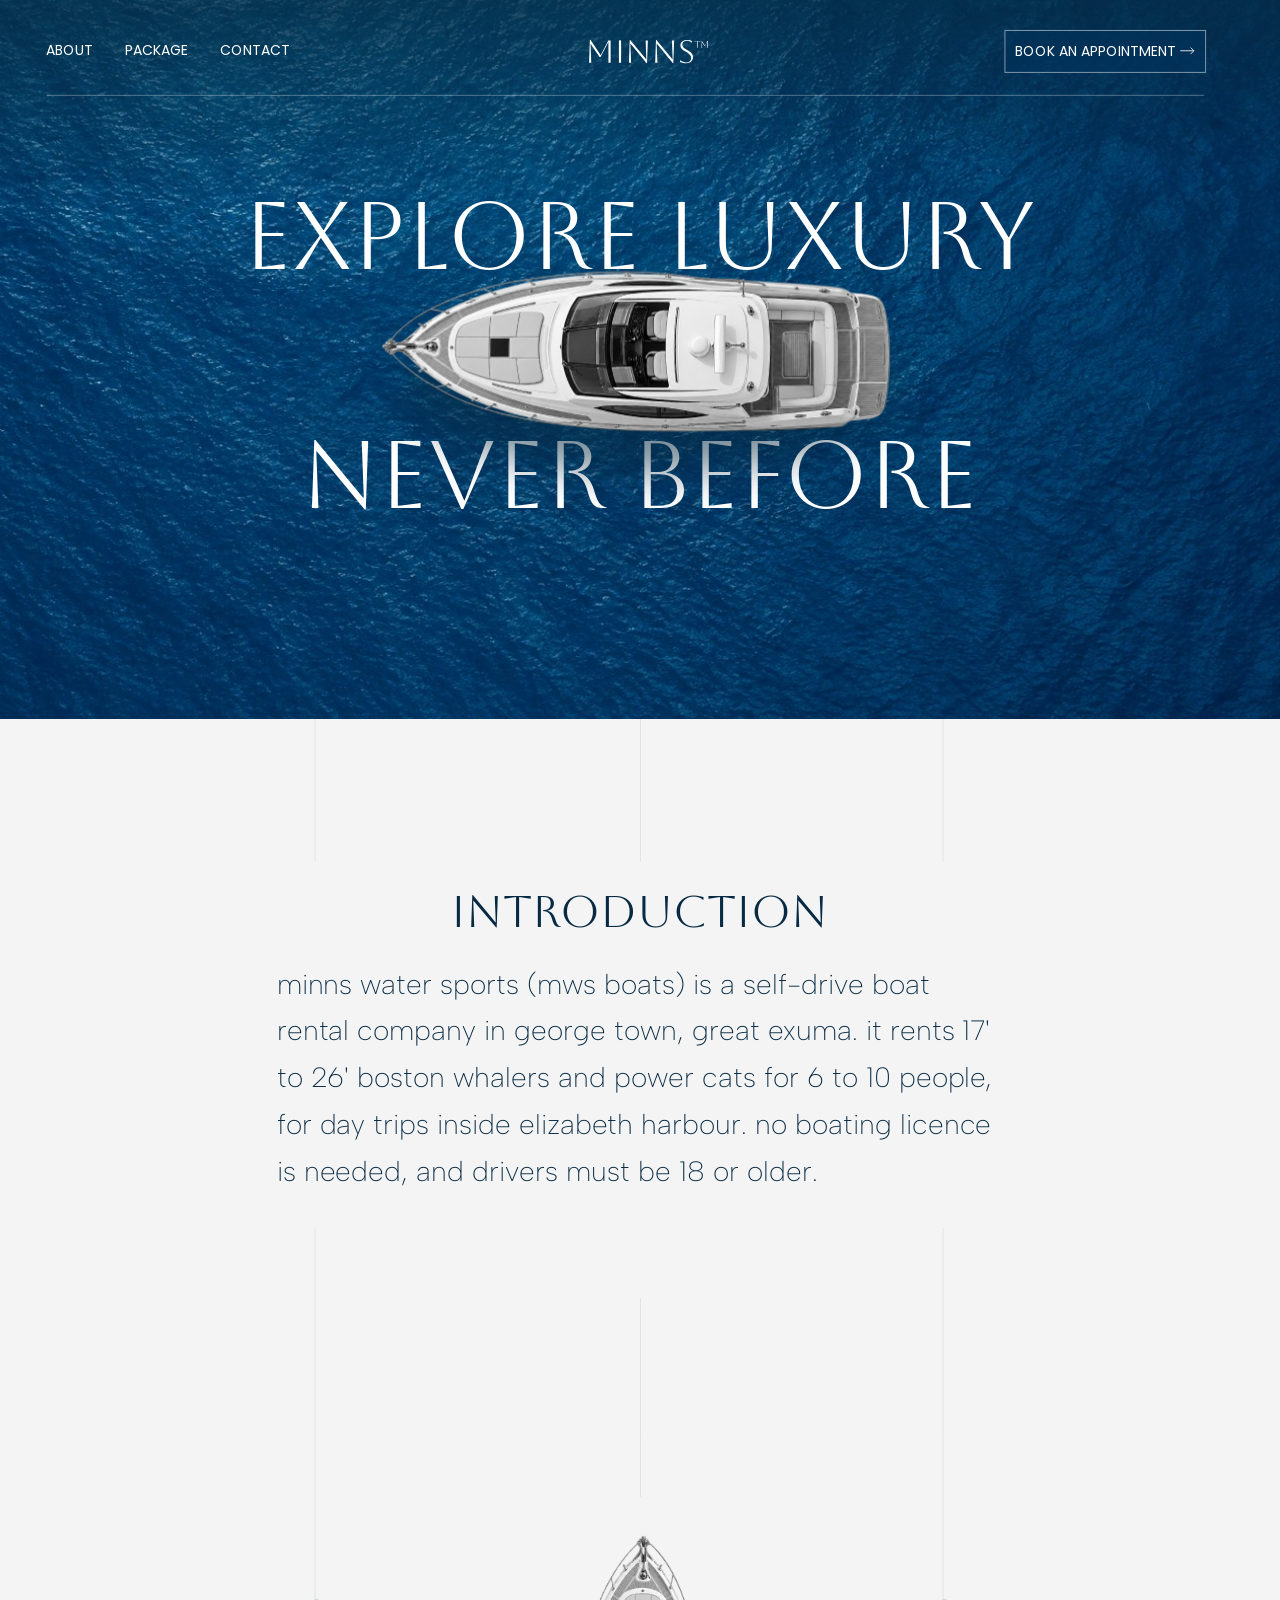
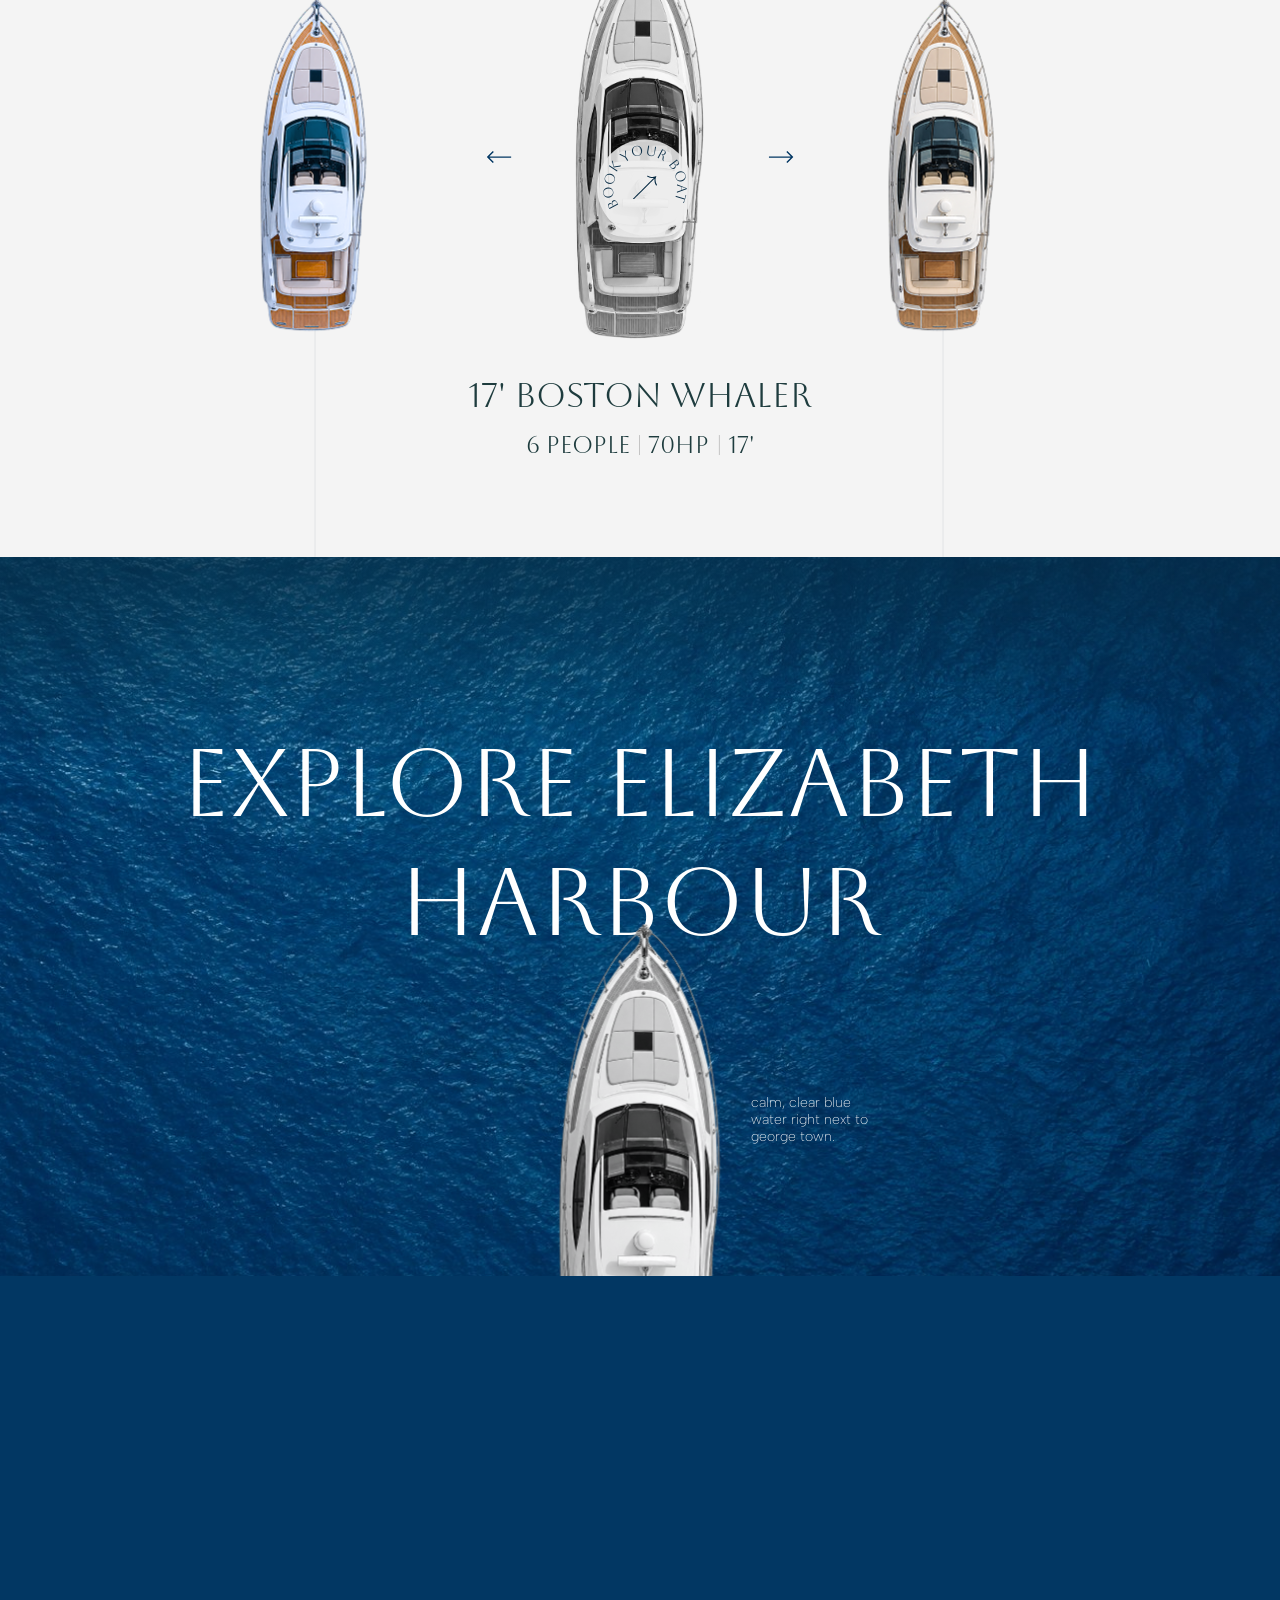
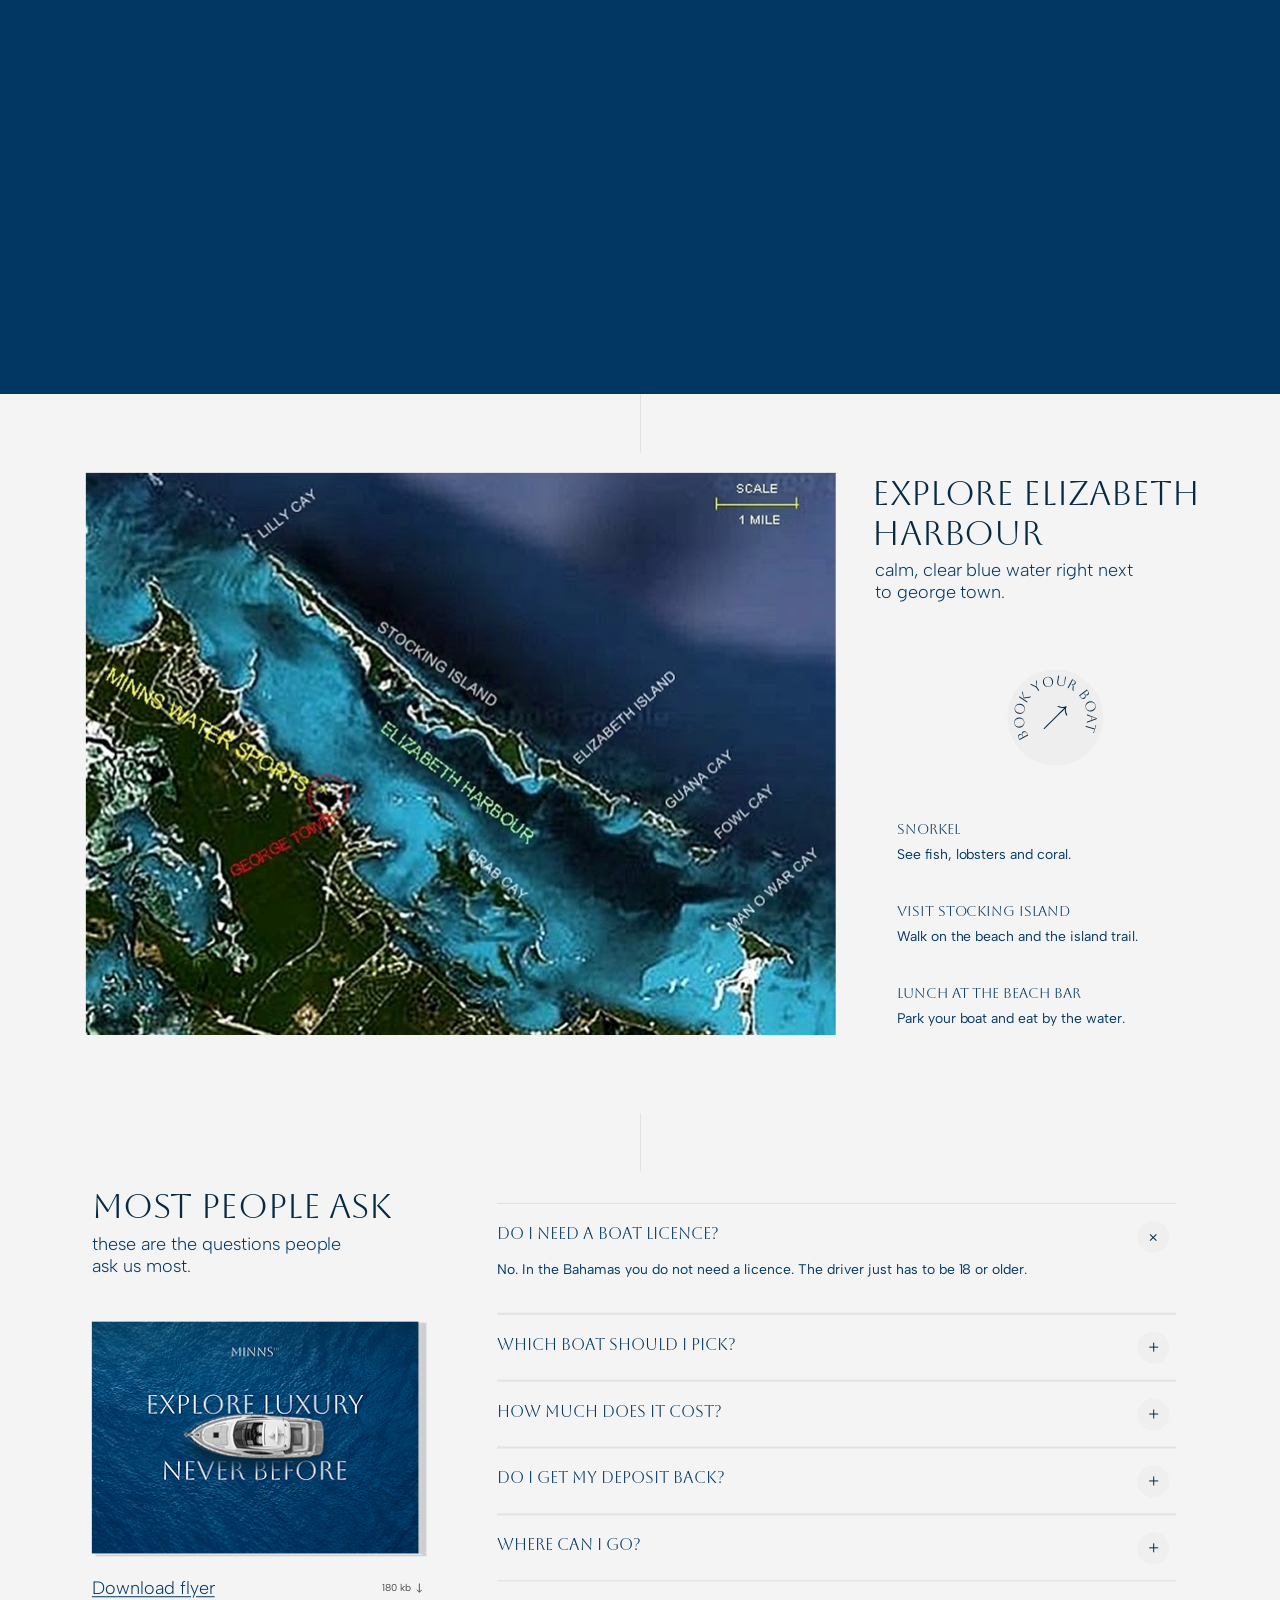
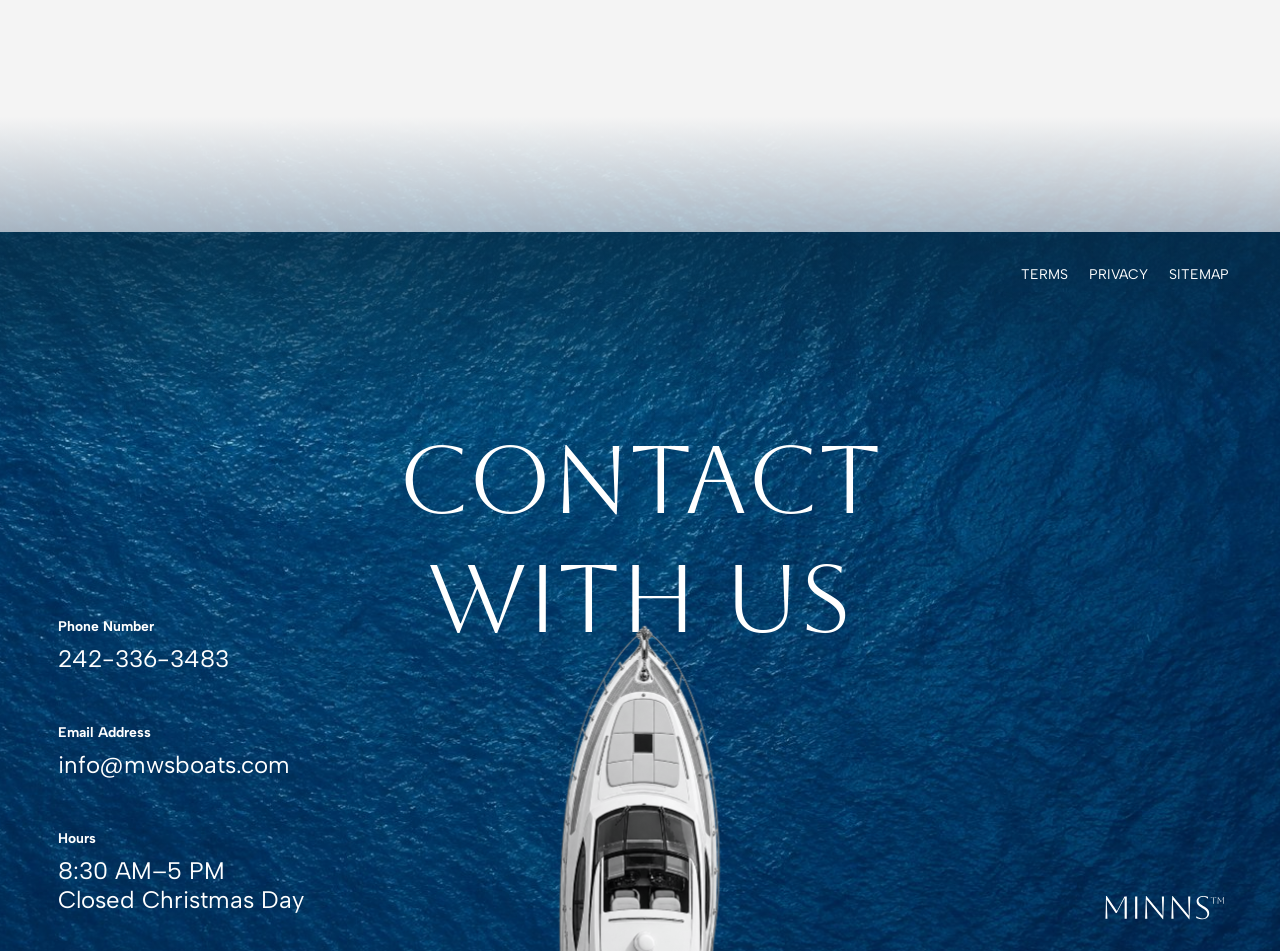
==== luxury/index.html @ d312c439 "Add luxury version built from the Figma design Co-Authored-By: Claude Opus 5.5 (1M context) <noreply" ====
<!doctype html>
<html lang="en">
<head>
<meta charset="utf-8">
<meta name="viewport" content="width=device-width, initial-scale=1">
<title>Minns Water Sports | Self-Drive Boat Rental in George Town, Exuma</title>
<meta name="description" content="Self-drive boat rental in George Town, Great Exuma, Bahamas. Boston Whalers and Power Cats from 17' to 26' for 6 to 10 people. No licence needed. Open daily 8:30 AM to 5 PM. Call 242-336-3483.">
<link rel="canonical" href="https://mwsboats.com/">
<meta property="og:type" content="website">
<meta property="og:title" content="Minns Water Sports | Explore Elizabeth Harbour">
<meta property="og:description" content="Rent your own Boston Whaler or Power Cat in George Town, Exuma. 6 to 10 people, no licence needed.">
<meta property="og:image" content="https://mwsboats.com/assets/img/flyer.png">
<meta name="theme-color" content="#023763">
<link rel="preconnect" href="https://fonts.googleapis.com">
<link rel="preconnect" href="https://fonts.gstatic.com" crossorigin>
<link href="https://fonts.googleapis.com/css2?family=Aboreto&family=Albert+Sans:wght@200;300;400;700&family=Poppins:wght@400&display=swap" rel="stylesheet">
<link rel="stylesheet" href="assets/css/style.css">
<script>
  (function () {
    var d = document.documentElement;
    d.classList.add('js');
    function fit() { d.style.setProperty('--s', d.clientWidth / 1282); }
    fit();
    window.addEventListener('resize', fit);
  })();
</script>
<script type="application/ld+json">
{
  "@context": "https://schema.org",
  "@type": "LocalBusiness",
  "name": "Minns Water Sports (MWS Boats)",
  "url": "https://mwsboats.com/",
  "telephone": "+1-242-336-3483",
  "email": "info@mwsboats.com",
  "description": "Self-drive boat rental company in George Town, Great Exuma, renting Boston Whalers and Power Cats (17 to 26 feet) for day use inside Elizabeth Harbour.",
  "address": {"@type": "PostalAddress", "addressLocality": "George Town", "addressRegion": "Exuma", "addressCountry": "BS"},
  "openingHoursSpecification": [{"@type": "OpeningHoursSpecification", "dayOfWeek": ["Monday","Tuesday","Wednesday","Thursday","Friday","Saturday","Sunday"], "opens": "08:30", "closes": "17:00"}],
  "areaServed": "Elizabeth Harbour, Exuma"
}
</script>
<script type="application/ld+json">
{
  "@context": "https://schema.org",
  "@type": "FAQPage",
  "mainEntity": [
    {"@type": "Question", "name": "Do I need a boat licence?", "acceptedAnswer": {"@type": "Answer", "text": "No. In the Bahamas you do not need a licence. The driver just has to be 18 or older."}},
    {"@type": "Question", "name": "Which boat should I pick?", "acceptedAnswer": {"@type": "Answer", "text": "Pick by how many people are coming: the 17' and 19' boats fit 6, the 20' fits 7, the 21' and 22' fit 8, and the 26' fits 10."}},
    {"@type": "Question", "name": "How much does it cost?", "acceptedAnswer": {"@type": "Answer", "text": "From $316 to $607 a day. Rent for more days and each day costs less. You also pay for the fuel you use, plus 12% VAT (no VAT on the deposit)."}},
    {"@type": "Question", "name": "Do I get my deposit back?", "acceptedAnswer": {"@type": "Answer", "text": "Yes. When you bring the boat back, we fill the tank, take the fuel cost from your deposit and give you the rest back."}},
    {"@type": "Question", "name": "Where can I go?", "acceptedAnswer": {"@type": "Answer", "text": "Anywhere inside Elizabeth Harbour, about 7 by 1.5 miles, from Lilly Cay to Man O War Cay. To go further, book a local charter."}}
  ]
}
</script>
</head>
<body class="is-intro">

<!-- Frame 0 + 1: intro card that opens into the hero -->
<header class="sec hero" id="top">
  <div class="stage">
    <div class="hero__water" aria-hidden="true"><img src="assets/img/water.jpg" alt=""></div>
    <nav class="hero__nav" aria-label="Main">
      <a href="#about">about</a>
      <a href="#package">package</a>
      <a href="#contact">contact</a>
    </nav>
    <a class="logo hero__logo" href="#top" aria-label="Minns Water Sports, home">
      <img class="logo__navy" src="assets/img/logo-navy.svg" width="119" height="24" alt="">
      <img class="logo__white" src="assets/img/logo-white.svg" width="119" height="24" alt="">
    </a>
    <a class="hero__cta" href="#contact">book an appointment <svg class="arr" viewBox="0 0 16 8" aria-hidden="true"><path d="M0 4h15M11.5 .5 15 4l-3.5 3.5"/></svg></a>
    <span class="hero__rule" aria-hidden="true"></span>
    <h1 class="hero__title"><span>Explore Luxury</span><span class="hero__gap" aria-hidden="true"></span><span>Never Before</span></h1>
    <span class="hero__shadow" aria-hidden="true"></span>
    <img class="hero__boat" src="assets/img/boat-top.png" width="530" height="165" alt="A white motor boat seen from above on blue water">
  </div>
</header>

<main>

<!-- Frame 2: introduction -->
<section class="sec intro" id="about" aria-labelledby="intro-title">
  <div class="stage">
    <span class="vl" style="left:315px;top:0;height:143px"></span>
    <span class="vl" style="left:315px;top:510px;height:210px"></span>
    <span class="vl" style="left:641px;top:0;height:143px"></span>
    <span class="vl" style="left:641px;top:580px;height:140px"></span>
    <span class="vl" style="left:944px;top:0;height:143px"></span>
    <span class="vl" style="left:944px;top:510px;height:210px"></span>
    <h2 class="intro__title reveal" id="intro-title">Introduction</h2>
    <p class="intro__text reveal">Minns Water Sports (MWS Boats) is a self-drive boat rental company in George Town, Great Exuma. It rents 17' to 26' Boston Whalers and Power Cats for 6 to 10 people, for day trips inside Elizabeth Harbour. No boating licence is needed, and drivers must be 18 or older.</p>
  </div>
</section>

<!-- Frame 3: boats -->
<section class="sec boats" id="package" aria-labelledby="boat-name">
  <div class="stage">
    <span class="vl" style="left:315px;top:0;height:720px"></span>
    <span class="vl" style="left:641px;top:0;height:59px"></span>
    <span class="vl" style="left:944px;top:0;height:720px"></span>
    <img class="boats__side boats__side--l" src="assets/img/boat-wood-a.png" width="108" height="346" alt="">
    <img class="boats__side boats__side--r" src="assets/img/boat-wood-b.png" width="108" height="346" alt="">
    <img class="boats__main" src="assets/img/boat-top.png" width="530" height="165" alt="">
    <div class="boats__arrows">
      <button type="button" class="boats__btn" data-dir="-1" aria-label="Previous boat"><svg class="arr arr--l" viewBox="0 0 16 8" aria-hidden="true"><path d="M0 4h15M11.5 .5 15 4l-3.5 3.5"/></svg></button>
      <button type="button" class="boats__btn" data-dir="1" aria-label="Next boat"><svg class="arr" viewBox="0 0 16 8" aria-hidden="true"><path d="M0 4h15M11.5 .5 15 4l-3.5 3.5"/></svg></button>
    </div>
    <a class="badge boats__badge" href="#contact" aria-label="Book your boat">
      <svg viewBox="0 0 96 96" aria-hidden="true"><path id="bb-arc-1" d="M 22.1 66.8 A 32 32 0 1 1 75.7 64" fill="none"/><text><textPath href="#bb-arc-1" startOffset="0" textLength="134" lengthAdjust="spacing">BOOK YOUR BOAT</textPath></text></svg>
      <img src="assets/img/arrow.svg" width="25" height="24" alt="">
    </a>
    <h2 class="boats__name" id="boat-name" aria-live="polite">17' Boston Whaler</h2>
    <p class="boats__specs"><span data-spec="people">6 people</span><i></i><span data-spec="power">70hp</span><i></i><span data-spec="length">17'</span></p>
  </div>
</section>

<!-- Frames 4 + 5: harbour, boat sails up as you scroll -->
<section class="sec harbour" aria-labelledby="harbour-title">
  <div class="harbour__pin">
    <div class="stage">
      <div class="water" aria-hidden="true"><img src="assets/img/water.jpg" alt=""></div>
      <span class="harbour__fade" aria-hidden="true"></span>
      <h2 class="harbour__title" id="harbour-title">Explore Elizabeth<br>Harbour</h2>
      <img class="harbour__boat" src="assets/img/boat-top.png" width="530" height="165" alt="">
      <p class="harbour__note">Calm, clear blue water right next to George Town.</p>
    </div>
  </div>
</section>

<!-- Frame 6: map -->
<section class="sec map" aria-labelledby="map-title">
  <div class="stage">
    <span class="vl" style="left:641px;top:0;height:59px"></span>
    <img class="map__img reveal" src="assets/img/harbour-map.png" width="751" height="563" loading="lazy" alt="Map of Elizabeth Harbour showing Minns Water Sports in George Town, Stocking Island, Lilly Cay, Crab Cay and Man O War Cay. Scale: 1 mile">
    <h2 class="map__title" id="map-title">Explore Elizabeth<br>Harbour</h2>
    <p class="map__sub">Calm, clear blue water right next to George Town.</p>
    <a class="badge map__badge" href="#contact" aria-label="Book your boat">
      <svg viewBox="0 0 96 96" aria-hidden="true"><path id="bb-arc-2" d="M 22.1 66.8 A 32 32 0 1 1 75.7 64" fill="none"/><text><textPath href="#bb-arc-2" startOffset="0" textLength="134" lengthAdjust="spacing">BOOK YOUR BOAT</textPath></text></svg>
      <img src="assets/img/arrow.svg" width="25" height="24" alt="">
    </a>
    <ul class="map__list">
      <li><h3>Snorkel</h3><p>See fish, lobsters and coral.</p></li>
      <li><h3>Visit Stocking Island</h3><p>Walk on the beach and the island trail.</p></li>
      <li><h3>Lunch at the beach bar</h3><p>Park your boat and eat by the water.</p></li>
    </ul>
  </div>
</section>

<!-- Frame 7: FAQ -->
<section class="sec faq" id="faq" aria-labelledby="faq-title">
  <div class="stage">
    <div class="water faq__water" aria-hidden="true"><img src="assets/img/water.jpg" alt=""></div>
    <span class="vl" style="left:641px;top:0;height:59px"></span>
    <div class="faq__row">
      <div class="faq__aside">
        <div class="faq__head">
          <h2 id="faq-title">Most people ask</h2>
          <p>These are the questions people ask us most.</p>
        </div>
        <div class="faq__flyer">
          <img src="assets/img/flyer.png" width="336" height="236" loading="lazy" alt="Minns flyer: Explore Luxury Never Before">
          <div class="faq__dl">
            <a href="assets/img/flyer.png" download="minns-flyer.png">Download flyer</a>
            <span>180 kb <img src="assets/img/down.svg" width="6" height="10" alt=""></span>
          </div>
        </div>
      </div>
      <div class="faq__list">
        <details open>
          <summary>Do I need a boat licence?<span class="faq__icon" aria-hidden="true"></span></summary>
          <p>No. In the Bahamas you do not need a licence. The driver just has to be 18 or older.</p>
        </details>
        <details>
          <summary>Which boat should I pick?<span class="faq__icon" aria-hidden="true"></span></summary>
          <p>Pick by how many people are coming: the 17' and 19' boats fit 6, the 20' fits 7, the 21' and 22' fit 8, and the 26' fits 10.</p>
        </details>
        <details>
          <summary>How much does it cost?<span class="faq__icon" aria-hidden="true"></span></summary>
          <p>From $316 to $607 a day. Rent for more days and each day costs less. You also pay for the fuel you use, plus 12% VAT (no VAT on the deposit).</p>
        </details>
        <details>
          <summary>Do I get my deposit back?<span class="faq__icon" aria-hidden="true"></span></summary>
          <p>Yes. When you bring the boat back, we fill the tank, take the fuel cost from your deposit and give you the rest back.</p>
        </details>
        <details>
          <summary>Where can I go?<span class="faq__icon" aria-hidden="true"></span></summary>
          <p>Anywhere inside Elizabeth Harbour, about 7 by 1.5 miles, from Lilly Cay to Man O War Cay. To go further, book a local charter.</p>
        </details>
      </div>
    </div>
  </div>
</section>

</main>

<!-- Frame 8: contact + footer -->
<footer class="sec contact" id="contact" aria-labelledby="contact-title">
  <div class="stage">
    <div class="water" aria-hidden="true"><img src="assets/img/water.jpg" alt=""></div>
    <nav class="contact__links" aria-label="Legal">
      <a href="#contact">Terms</a>
      <a href="#contact">Privacy</a>
      <a href="sitemap.xml">Sitemap</a>
    </nav>
    <h2 class="contact__title" id="contact-title">Contact<br>with us</h2>
    <img class="contact__boat" src="assets/img/boat-top.png" width="530" height="165" alt="">
    <dl class="contact__info">
      <div><dt>Phone Number</dt><dd><a href="tel:+12423363483">242-336-3483</a></dd></div>
      <div><dt>Email Address</dt><dd><a href="mailto:info@mwsboats.com">info@mwsboats.com</a></dd></div>
      <div><dt>Hours</dt><dd>8:30 AM–5 PM<br>Closed Christmas Day</dd></div>
    </dl>
    <a class="logo contact__logo" href="#top" aria-label="Back to top">
      <img src="assets/img/logo-white.svg" width="119" height="24" alt="">
    </a>
  </div>
</footer>

<script src="assets/js/main.js"></script>
</body>
</html>
---- luxury/assets/css/style.css ----
/* Minns luxury: built from Figma frames (1282 x 720). Desktop scales the frame
   to the window width with --s; phones get a stacked layout at the bottom. */

:root {
  --s: 1;
  --p: 0;
  --navy: #062a43;
  --blue: #023763;
  --teal-ink: #1e3c3e;
  --paper: #f4f4f4;
  --line: rgba(6, 42, 67, 0.08);
  --serif: "Aboreto", "Times New Roman", serif;
  --sans: "Albert Sans", system-ui, sans-serif;
  --ui: "Poppins", system-ui, sans-serif;
  --ease: cubic-bezier(0.65, 0, 0.35, 1);
}

*, *::before, *::after { box-sizing: border-box; }
html { scroll-behavior: smooth; -webkit-text-size-adjust: 100%; }
body { margin: 0; background: var(--paper); color: var(--navy); font-family: var(--sans); overflow-x: hidden; }
img { display: block; max-width: none; }
a { color: inherit; text-decoration: none; }
h1, h2, h3, p, ul, dl, dd { margin: 0; padding: 0; font-weight: 400; }
ul { list-style: none; }
button { font: inherit; color: inherit; background: none; border: 0; padding: 0; cursor: pointer; }
:focus-visible { outline: 2px solid #7fb4e0; outline-offset: 3px; }

/* ---------- frame scaffold ---------- */
.sec { position: relative; height: calc(720px * var(--s)); overflow: hidden; background: var(--paper); }
.stage { position: absolute; left: 0; top: 0; width: 1282px; height: 720px; transform: scale(var(--s)); transform-origin: 0 0; }
.stage > * { position: absolute; }
.vl { width: 1px; background: var(--line); }
.arr { display: inline-block; width: 1.05em; height: 0.55em; vertical-align: 0.12em; fill: none; stroke: currentColor; stroke-width: 0.9; }
.arr--l { transform: rotate(180deg); }

.water { inset: -5.5px -8px; }
.water img, .hero__water img { width: 100%; height: 100%; object-fit: cover; }
.water::after, .hero__water::after { content: ""; position: absolute; inset: 0; background: linear-gradient(178.2deg, rgba(6, 42, 67, 0.5) 3.41%, rgba(6, 42, 67, 0) 28.18%); }

.logo { display: block; width: 119px; height: 24px; }
.logo img { position: absolute; inset: 0; transition: opacity 0.9s var(--ease); }

.badge { width: 96px; height: 96px; border-radius: 50%; background: #eee; transition: transform 0.4s var(--ease); }
.badge:hover { transform: scale(1.06); }
.badge svg { position: absolute; inset: 0; width: 96px; height: 96px; overflow: visible; }
.badge text { font-family: var(--serif); font-size: 14px; fill: var(--navy); }
.badge img { position: absolute; left: 36px; top: 36px; }

/* ---------- 0 + 1: hero ---------- */
.hero { background: var(--paper); }
.hero__water { inset: -5.5px -8px; clip-path: inset(0); transition: clip-path 1.4s var(--ease); }
.hero__nav { left: 46px; top: 40px; display: flex; gap: 32px; font: 14px/normal var(--ui); text-transform: uppercase; color: #fff; }
.hero__logo { left: 589.7px; top: 39.8px; }
.hero__cta { left: 1006px; top: 30px; padding: 10px; border: 1px solid rgba(255, 255, 255, 0.5); background: rgba(0, 50, 93, 0.6); font: 14px/normal var(--ui); text-transform: uppercase; color: #fff; white-space: nowrap; transition: background 0.3s, opacity 1s var(--ease) 0.5s; }
.hero__cta:hover { background: rgba(0, 50, 93, 0.9); }
.hero__rule { left: 47px; top: 95px; width: 1159px; height: 1px; background: rgba(255, 255, 255, 0.3); transform-origin: 50% 50%; }
.hero__title { left: 231px; top: 176px; width: 819px; font: 95px/120px var(--serif); text-align: center; color: #fff; }
.hero__title span { display: block; }
.hero__gap { height: 120px; }
.hero__shadow { left: 405px; top: 301px; width: 490px; height: 172px; border-radius: 50%; background: rgba(6, 42, 67, 0.55); filter: blur(20px); }
.hero__boat { left: 376px; top: 269px; width: 530px; height: 165px; }
.hero__nav a, .contact__links a { transition: opacity 0.2s; }
.hero__nav a:hover, .contact__links a:hover { opacity: 0.7; }

.hero__nav, .hero__cta, .hero__title, .logo__white { transition: opacity 1s var(--ease) 0.5s; }
.hero__rule { transition: transform 1.2s var(--ease) 0.5s, opacity 1s 0.5s; }
.logo__navy { opacity: 0; }
.js .is-intro .hero__water { clip-path: inset(239.5px 426px 240.5px 426px); }
.js .is-intro .hero__nav, .js .is-intro .hero__cta, .js .is-intro .hero__title, .js .is-intro .logo__white { opacity: 0; transition-delay: 0s; }
.js .is-intro .hero__rule { transform: scaleX(0); opacity: 0; transition-delay: 0s; }
.js .is-intro .logo__navy { opacity: 1; }

/* ---------- 2: introduction ---------- */
.intro__title { left: 452px; top: 166px; font: 45px/normal var(--serif); color: var(--navy); white-space: nowrap; }
.intro__text { left: 277px; top: 242px; width: 727px; font: 200 28px/47px var(--sans); text-transform: lowercase; color: var(--navy); }

/* ---------- 3: boats ---------- */
.boats__main { left: 376px; top: 219.5px; width: 530px; height: 165px; transform: rotate(90deg) scale(0.7925); }
.boats__side { top: 157px; width: 107.5px; height: 346px; transition: transform 0.6s var(--ease), opacity 0.6s; }
.boats__side--l { left: 260.25px; }
.boats__side--r { left: 889.25px; }
.boats__main { transition: transform 0.6s var(--ease), opacity 0.6s; }
.boats__arrows { left: 487px; top: 302px; width: 308px; display: flex; justify-content: space-between; }
.boats__btn { display: flex; align-items: center; height: 36px; font: 24px/normal var(--ui); color: var(--blue); padding: 0 4px; margin: 0 -4px; transition: transform 0.25s; }
.boats__btn:hover { transform: translateX(calc(var(--d, 1) * 4px)); }
.boats__btn[data-dir="-1"] { --d: -1; }
.boats__badge { left: 598px; top: 302px; background: rgba(238, 238, 238, 0.86); }
.boats__name { left: 0; width: 1282px; top: 538px; font: 34px/normal var(--serif); color: var(--teal-ink); text-align: center; white-space: nowrap; }
.boats__specs { left: 0; width: 1282px; top: 594px; display: flex; justify-content: center; align-items: center; gap: 9px; font: 24px/normal var(--serif); color: var(--teal-ink); white-space: nowrap; }
.boats__specs i { width: 1px; height: 20px; background: #c4c4c4; }
.boats__name, .boats__specs { transition: opacity 0.3s; }
.boats.is-swapping .boats__name, .boats.is-swapping .boats__specs { opacity: 0; }
.boats.is-swapping .boats__main { opacity: 0; transform: rotate(90deg) scale(0.7925) translateX(calc(var(--dir) * -30px)); }
.boats.is-swapping .boats__side { opacity: 0; transform: translateY(calc(var(--dir) * 20px)); }

/* ---------- 4 + 5: harbour (pinned while the boat sails up) ---------- */
.harbour { height: calc(720px * var(--s) * 2); overflow: visible; background: var(--blue); }
.harbour__pin { position: sticky; top: 0; height: calc(720px * var(--s)); overflow: hidden; }
.harbour .water::after { opacity: calc(1 - var(--p)); }
.harbour__fade { inset: -5.5px -8px; background: linear-gradient(180deg, rgba(244, 244, 244, 0) 23.87%, var(--paper) 95.9%); opacity: var(--p); }
.harbour__title { left: 0; width: 1282px; top: calc(166px - 347px * var(--p)); font: 95px/120px var(--serif); color: #fff; text-align: center; white-space: nowrap; }
.harbour__boat { left: 376px; width: 530px; height: 165px; top: calc(542.5px - 736px * var(--p)); transform: rotate(90deg); }
.harbour__note { left: 752px; top: 538px; width: 123px; font: 200 14px/normal var(--sans); text-transform: lowercase; color: #fff; opacity: calc(1 - var(--p) * 3); }

/* ---------- 6: map ---------- */
.map__img { left: 86px; top: 79px; width: 751px; height: 563px; object-fit: cover; }
.map__title { left: 873px; top: 79px; font: 34px/normal var(--serif); color: var(--navy); white-space: nowrap; }
.map__sub { left: 876px; top: 165px; width: 268px; font: 300 18px/normal var(--sans); text-transform: lowercase; color: var(--blue); }
.map__badge { left: 1009px; top: 276px; }
.map__list { left: 898px; top: 428px; width: 318px; display: flex; flex-direction: column; gap: 40px; font-size: 14px; line-height: normal; color: var(--blue); }
.map__list li { display: flex; flex-direction: column; gap: 9px; }
.map__list h3 { font: 14px/normal var(--serif); }
.map__list p { font: 400 14px/normal var(--sans); }

/* ---------- 7: FAQ ---------- */
.faq__water { inset: -5.5px -8px; }
.faq__water::after { background: linear-gradient(180deg, var(--paper) 83.38%, rgba(244, 244, 244, 0) 132.83%); }
.faq__row { left: 92px; top: 73px; display: flex; gap: 75px; align-items: center; }
.faq__aside { width: 331px; display: flex; flex-direction: column; gap: 45px; }
.faq__head { width: 304px; display: flex; flex-direction: column; gap: 7px; }
.faq__head h2 { font: 34px/normal var(--serif); color: var(--navy); }
.faq__head p { width: 268px; font: 300 18px/normal var(--sans); text-transform: lowercase; color: var(--blue); }
.faq__flyer { display: flex; flex-direction: column; gap: 22px; }
.faq__flyer > img { width: 331px; height: auto; aspect-ratio: 842 / 595; object-fit: cover; box-shadow: 4px 1px 1px rgba(188, 188, 188, 0.65); }
.faq__dl { display: flex; justify-content: space-between; align-items: center; }
.faq__dl a { font: 300 18px/normal var(--sans); color: var(--blue); text-decoration: underline; text-underline-position: from-font; }
.faq__dl span { display: flex; align-items: center; gap: 5px; font: 400 10px/normal var(--sans); color: #474747; }
.faq__list { width: 680px; padding-top: 0; }
.faq__list details { border-top: 1.111px solid #dfdfdf; border-bottom: 1.111px solid #dfdfdf; }
.faq__list summary { position: relative; display: block; min-height: 65px; padding: 20px 48px 20px 0; font: 16px/normal var(--serif); color: var(--blue); cursor: pointer; list-style: none; }
.faq__list summary::-webkit-details-marker { display: none; }
.faq__icon { position: absolute; right: 7px; top: 16.5px; width: 32px; height: 32px; border-radius: 16px; background: #efefef; transition: transform 0.35s var(--ease); }
.faq__icon::before, .faq__icon::after { content: ""; position: absolute; left: 11.5px; top: 15.5px; width: 9px; height: 1px; background: var(--navy); }
.faq__icon::after { transform: rotate(90deg); }
.faq__list details[open] .faq__icon { transform: rotate(45deg); }
.faq__list details p { margin-top: -8px; padding: 0 48px 35px 0; font: 400 14px/normal var(--sans); color: var(--blue); }

/* ---------- 8: contact ---------- */
.contact { background: var(--blue); }
.contact__links { left: 1023px; top: 34px; display: flex; gap: 21px; font: 400 14px/normal var(--sans); color: #fff; text-transform: uppercase; }
.contact__title { left: 356.5px; top: 188px; width: 568px; font: 95px/120px var(--serif); color: #fff; text-align: center; }
.contact__boat { left: 375.5px; top: 569.5px; width: 530px; height: 165px; transform: rotate(90deg); }
.contact__info { left: 58px; top: 387px; width: 318px; display: flex; flex-direction: column; gap: 51px; color: #fff; }
.contact__info div { display: flex; flex-direction: column; gap: 9px; }
.contact__info dt { font: 700 14px/normal var(--sans); }
.contact__info dd { font: 400 24px/normal var(--sans); }
.contact__info a:hover { text-decoration: underline; }
.contact__logo { left: 1106.6px; top: 664.5px; }

/* ---------- scroll reveal ---------- */
.js .reveal { opacity: 0; translate: 0 24px; transition: opacity 0.9s var(--ease), translate 0.9s var(--ease); }
.js .reveal.is-in { opacity: 1; translate: 0 0; }

@media (prefers-reduced-motion: reduce) {
  html { scroll-behavior: auto; }
  *, *::before, *::after { transition: none !important; }
  .js .reveal { opacity: 1; translate: none; }
}

/* ---------- phones and small tablets ---------- */
@media (max-width: 820px) {
  .sec, .harbour { height: auto; overflow: hidden; }
  .stage { position: relative; width: auto; height: auto; transform: none; padding: 0 16px; }
  .stage > * { position: relative; left: auto !important; top: auto !important; }
  .vl, .hero__rule, .hero__shadow, .boats__side { display: none; }
  .water, .hero__water, .harbour__fade { position: absolute !important; inset: 0 !important; }

  .hero .stage { min-height: 100svh; display: flex; flex-direction: column; align-items: center; padding: 20px 16px 48px; }
  .hero__nav { order: 2; gap: 20px; font-size: 12px; margin-top: 18px; }
  .hero__logo { order: 1; }
  .hero__title { order: 3; width: 100%; margin-top: 18svh; font-size: 40px; line-height: 48px; }
  .hero__gap { height: 120px; }
  .hero__boat { position: absolute !important; left: 50% !important; top: calc(20px + 24px + 18px + 17px + 18svh + 48px + 13px) !important; width: 300px; height: auto; transform: translateX(-50%); }
  .hero__cta { order: 4; margin-top: auto; }
  .js .is-intro .hero__water { clip-path: inset(36% 12%); }

  .intro .stage { padding: 72px 16px; }
  .intro__title { font-size: 34px; }
  .intro__text { width: auto; margin-top: 20px; font-size: 20px; line-height: 34px; }

  .boats .stage { display: grid; justify-items: center; padding: 64px 16px; }
  .boats__main { width: 360px; height: 112px; margin: 124px 0; transform: rotate(90deg); }
  .boats.is-swapping .boats__main { transform: rotate(90deg) translateX(calc(var(--dir) * -30px)); }
  .boats__arrows { position: absolute !important; top: 250px !important; left: 16px !important; right: 16px; width: auto; }
  .boats__badge { position: absolute !important; left: calc(50% - 48px) !important; top: 200px !important; }
  .boats__name { width: auto; font-size: 28px; white-space: normal; }
  .boats__specs { width: auto; margin-top: 12px; font-size: 18px; }

  .harbour .stage { min-height: 560px; padding: 80px 16px 0; text-align: center; }
  .harbour__pin { position: relative; height: auto; }
  .harbour__title { width: auto; font-size: 40px; line-height: 52px; white-space: normal; }
  .harbour__boat { width: 300px; height: auto; margin: 150px auto -60px; transform: rotate(90deg); }
  .harbour__note { position: absolute !important; left: 50% !important; top: 330px !important; margin-left: 66px; width: 110px; text-align: left; opacity: 1; }
  .harbour .water::after { opacity: 1; }
  .harbour__fade { opacity: 0; }

  .map .stage { display: flex; flex-direction: column; padding: 64px 16px; }
  .map__img { order: 5; width: 100%; height: auto; margin-top: 32px; }
  .map__title { white-space: normal; font-size: 30px; }
  .map__sub { width: auto; margin-top: 8px; }
  .map__badge { align-self: flex-end; margin-top: 16px; }
  .map__list { width: auto; margin-top: 32px; gap: 24px; }

  .faq .stage { padding: 64px 16px 120px; }
  .faq__row { flex-direction: column; gap: 40px; }
  .faq__aside, .faq__list, .faq__head { width: 100%; }
  .faq__flyer > img { width: 100%; }
  .faq__list summary { padding-right: 52px; }
  .faq__list details p { height: auto; margin-top: 0; padding-bottom: 20px; }

  .contact .stage { padding: 32px 16px 40px; display: flex; flex-direction: column; }
  .contact__links { order: 1; align-self: flex-end; gap: 16px; font-size: 12px; }
  .contact__title { order: 2; width: auto; margin-top: 56px; font-size: 48px; line-height: 60px; }
  .contact__info { order: 3; width: auto; margin-top: 40px; gap: 28px; }
  .contact__info dd { font-size: 20px; }
  .contact__boat { order: 4; width: 260px; height: auto; margin: 170px auto 120px; }
  .contact__logo { order: 5; align-self: flex-end; }
}
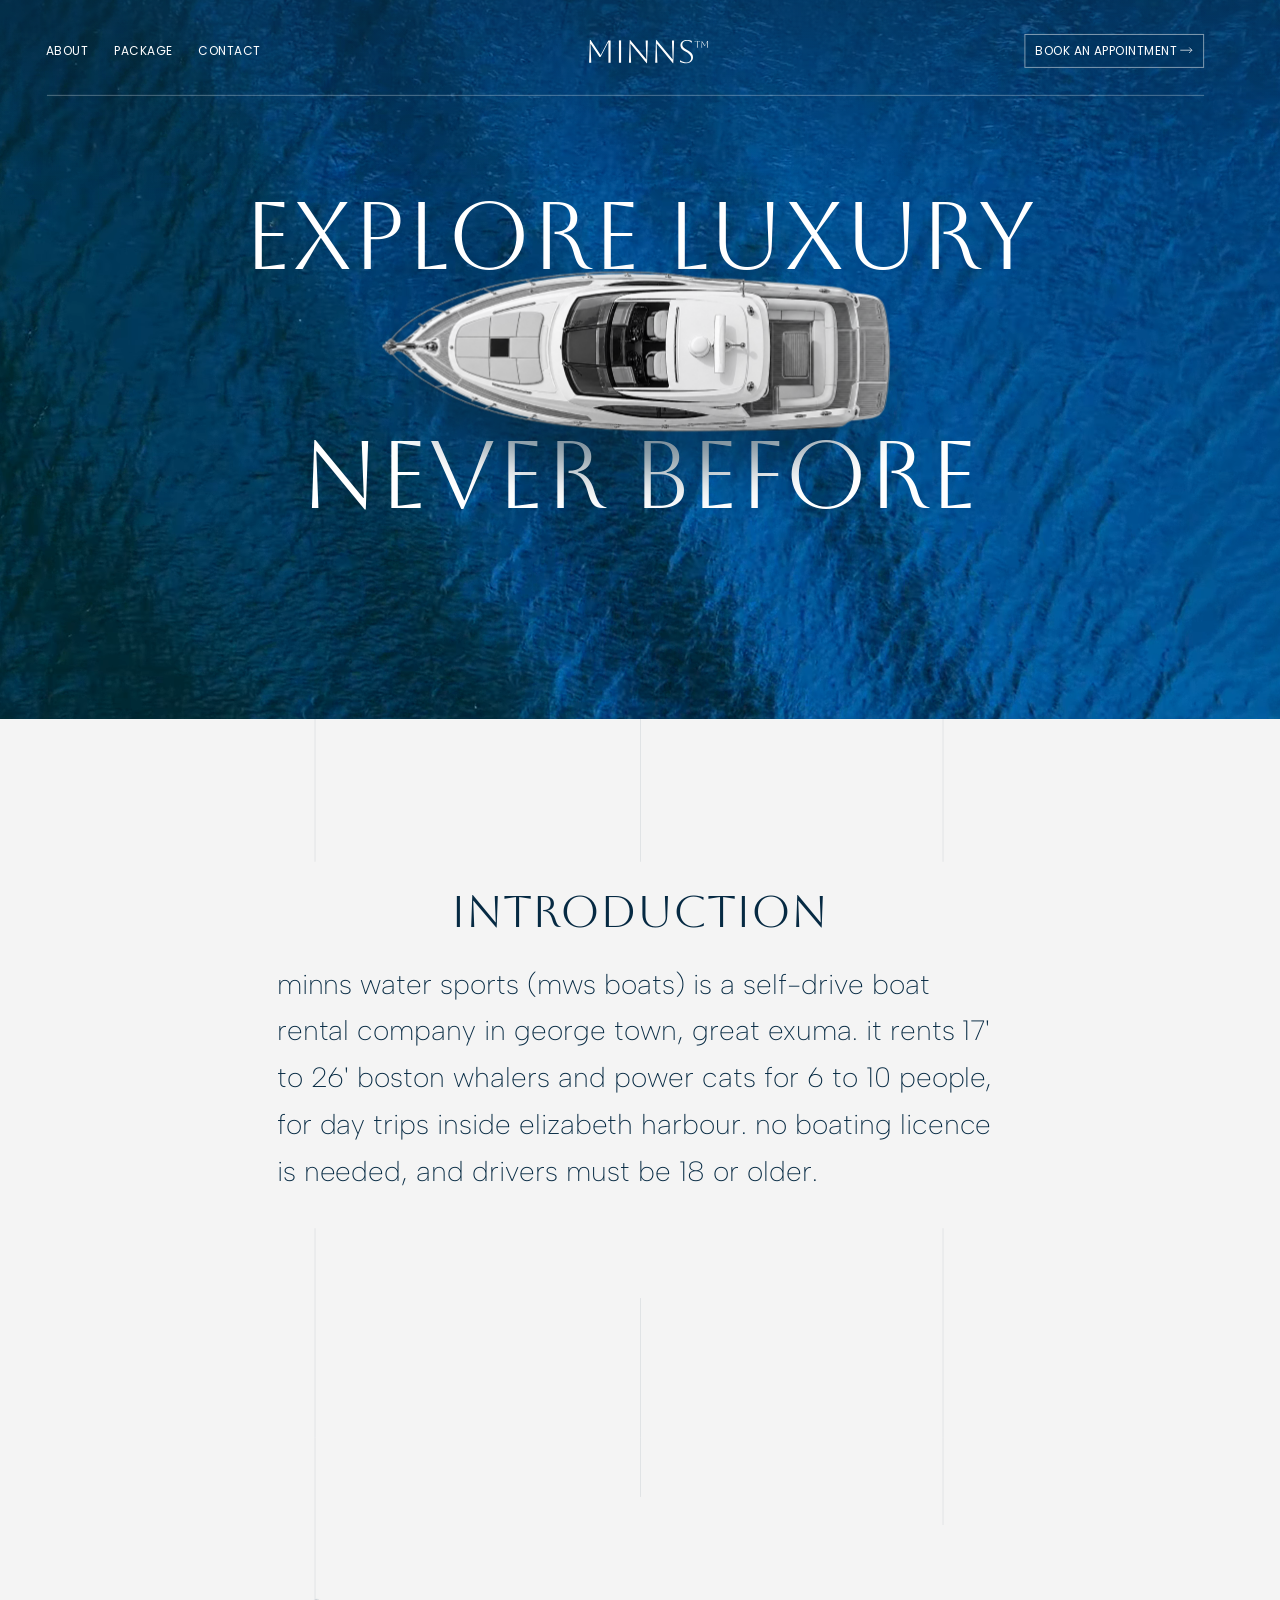
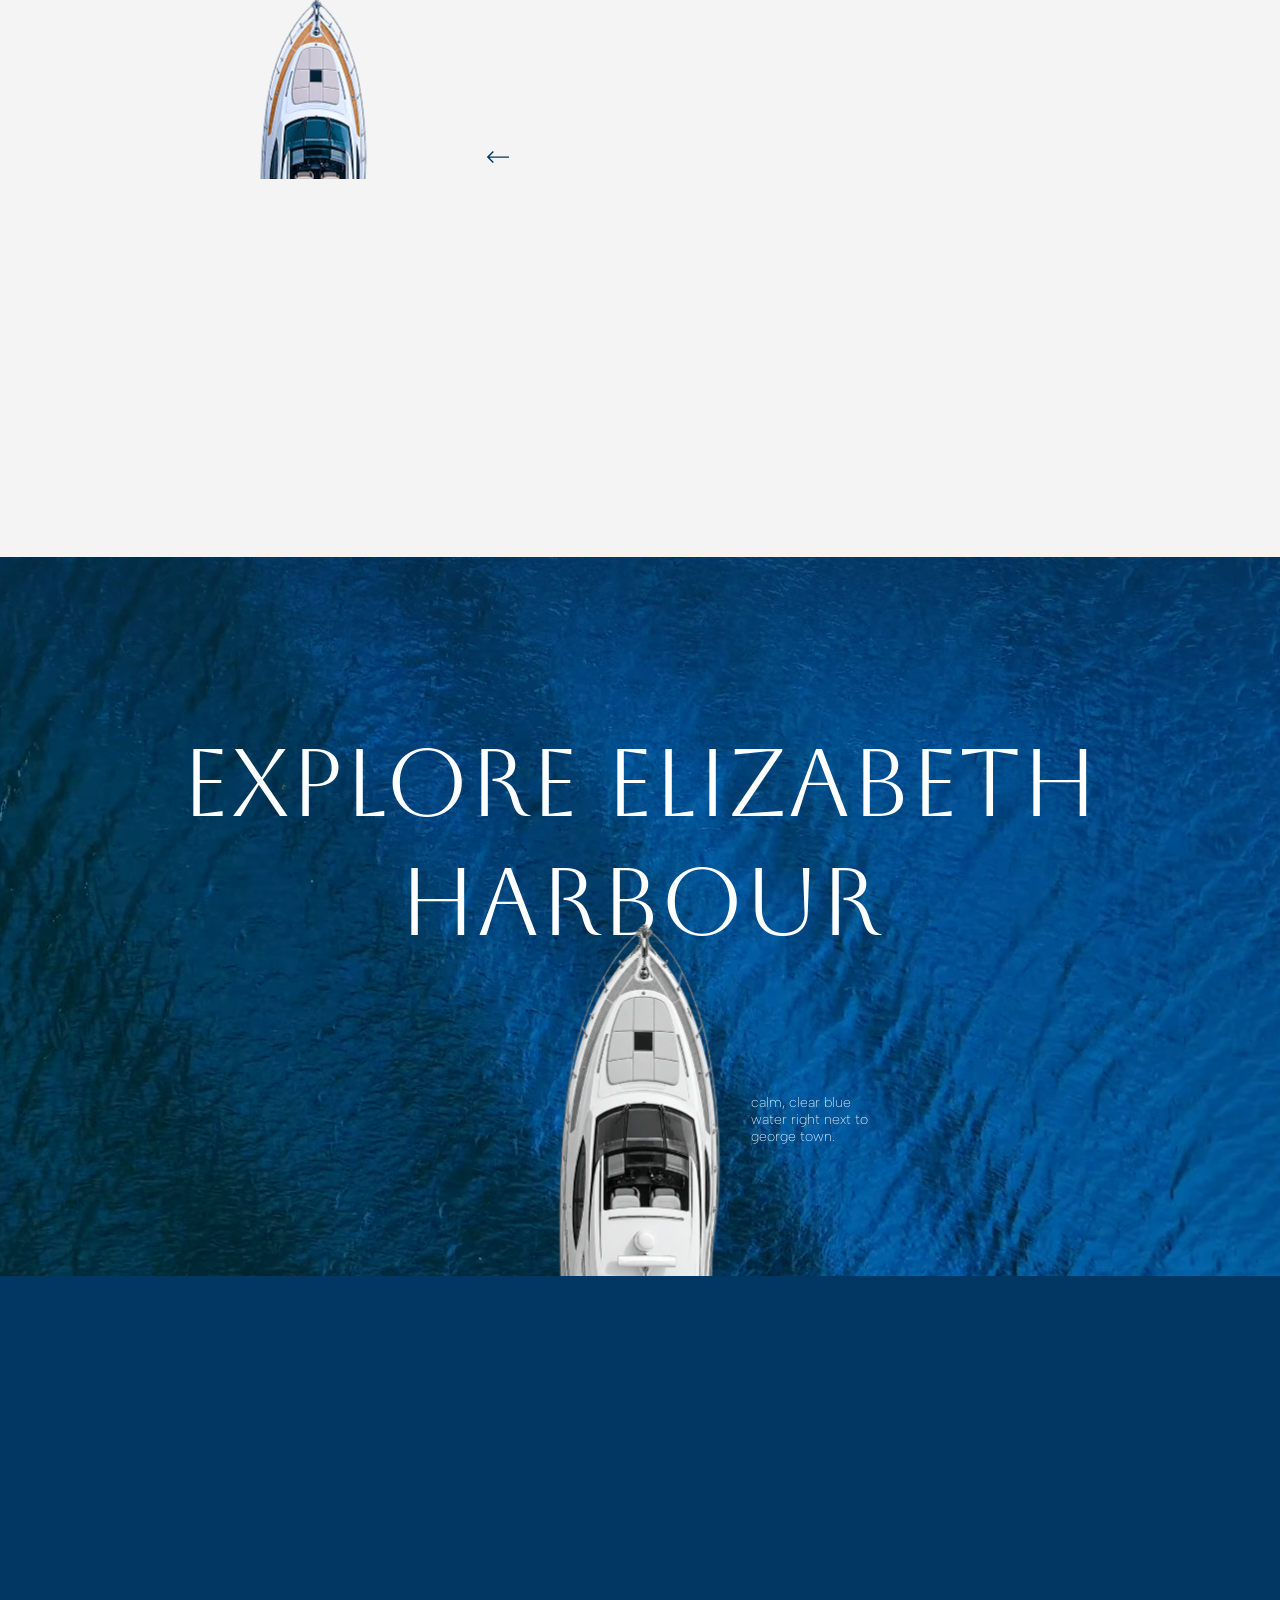
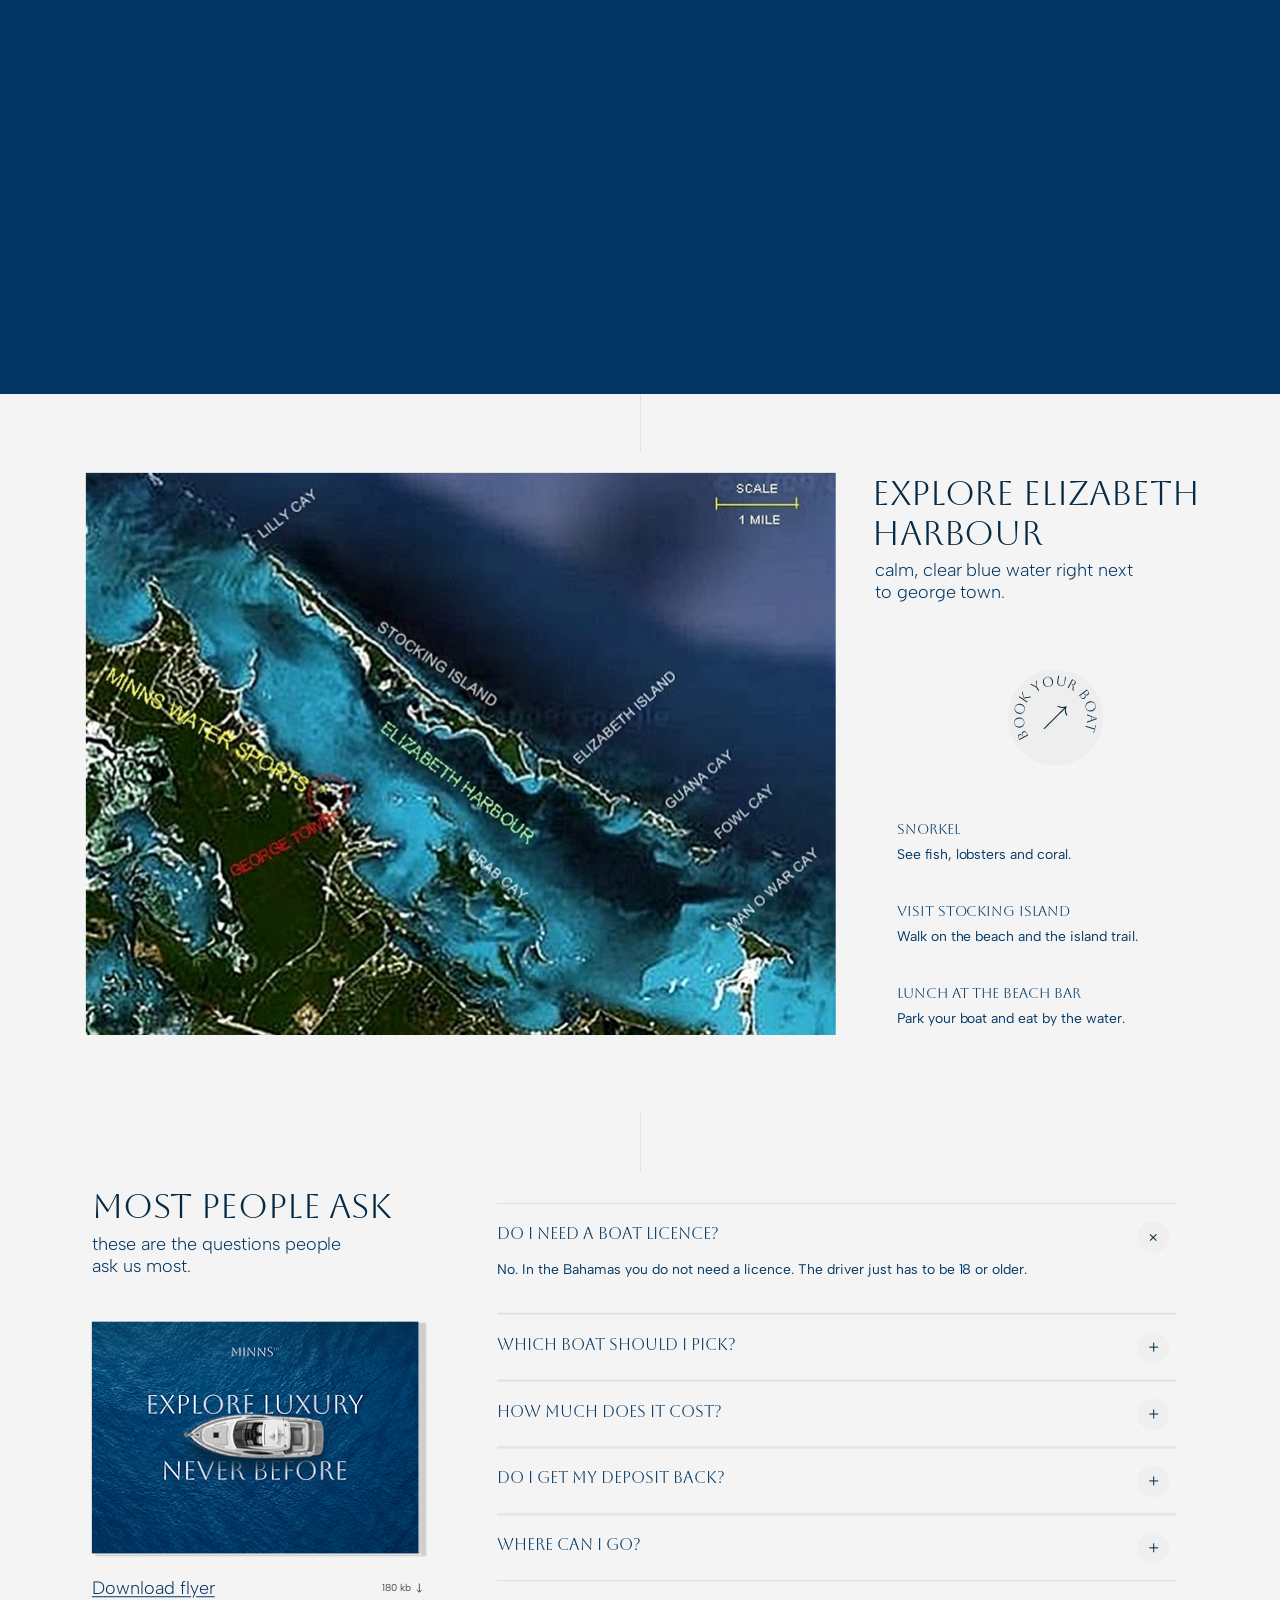
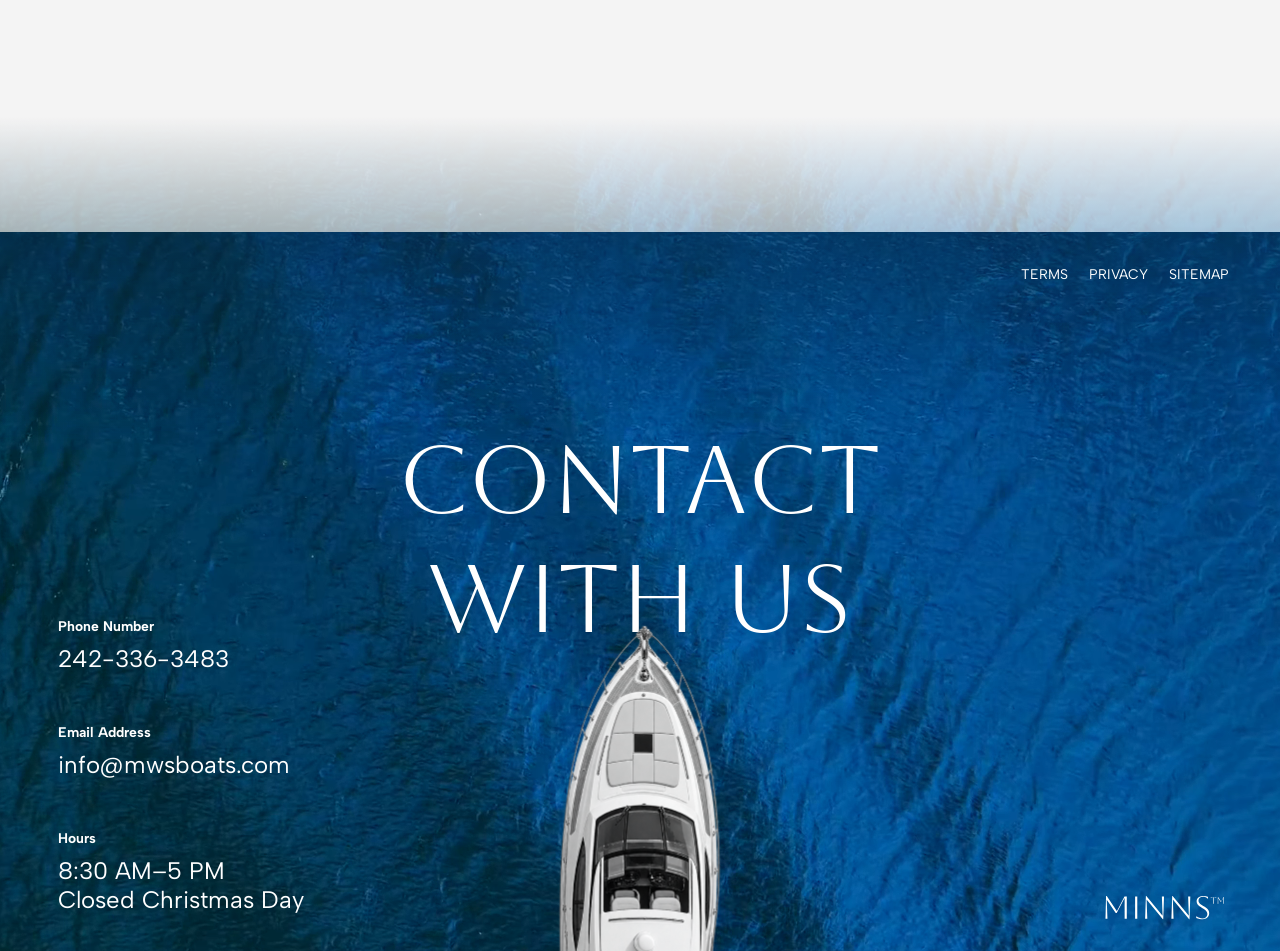
==== commit 5f9c7760: "Luxury: looping water video background and smaller header Co-Authored-By: Claude Opus 5.5 (1M contex" ====
--- a/luxury/index.html
+++ b/luxury/index.html
@@ -57,7 +57,7 @@
 <!-- Frame 0 + 1: intro card that opens into the hero -->
 <header class="sec hero" id="top">
   <div class="stage">
-    <div class="hero__water" aria-hidden="true"><img src="assets/img/water.jpg" alt=""></div>
+    <div class="hero__water" aria-hidden="true"><video class="water__video" autoplay muted loop playsinline preload="auto" poster="assets/img/water-poster.jpg"><source src="assets/video/water-720.mp4" type="video/mp4" media="(max-width: 820px)"><source src="assets/video/water-720.webm" type="video/webm" media="(max-width: 820px)"><source src="assets/video/water-1080.mp4" type="video/mp4"><source src="assets/video/water-1080.webm" type="video/webm"></video></div>
     <nav class="hero__nav" aria-label="Main">
       <a href="#about">about</a>
       <a href="#package">package</a>
@@ -117,7 +117,7 @@
 <section class="sec harbour" aria-labelledby="harbour-title">
   <div class="harbour__pin">
     <div class="stage">
-      <div class="water" aria-hidden="true"><img src="assets/img/water.jpg" alt=""></div>
+      <div class="water" aria-hidden="true"><video class="water__video" autoplay muted loop playsinline preload="none" poster="assets/img/water-poster.jpg"><source src="assets/video/water-720.mp4" type="video/mp4" media="(max-width: 820px)"><source src="assets/video/water-720.webm" type="video/webm" media="(max-width: 820px)"><source src="assets/video/water-1080.mp4" type="video/mp4"><source src="assets/video/water-1080.webm" type="video/webm"></video></div>
       <span class="harbour__fade" aria-hidden="true"></span>
       <h2 class="harbour__title" id="harbour-title">Explore Elizabeth<br>Harbour</h2>
       <img class="harbour__boat" src="assets/img/boat-top.png" width="530" height="165" alt="">
@@ -148,7 +148,7 @@
 <!-- Frame 7: FAQ -->
 <section class="sec faq" id="faq" aria-labelledby="faq-title">
   <div class="stage">
-    <div class="water faq__water" aria-hidden="true"><img src="assets/img/water.jpg" alt=""></div>
+    <div class="water faq__water" aria-hidden="true"><video class="water__video" autoplay muted loop playsinline preload="none" poster="assets/img/water-poster.jpg"><source src="assets/video/water-720.mp4" type="video/mp4" media="(max-width: 820px)"><source src="assets/video/water-720.webm" type="video/webm" media="(max-width: 820px)"><source src="assets/video/water-1080.mp4" type="video/mp4"><source src="assets/video/water-1080.webm" type="video/webm"></video></div>
     <span class="vl" style="left:641px;top:0;height:59px"></span>
     <div class="faq__row">
       <div class="faq__aside">
@@ -195,7 +195,7 @@
 <!-- Frame 8: contact + footer -->
 <footer class="sec contact" id="contact" aria-labelledby="contact-title">
   <div class="stage">
-    <div class="water" aria-hidden="true"><img src="assets/img/water.jpg" alt=""></div>
+    <div class="water" aria-hidden="true"><video class="water__video" autoplay muted loop playsinline preload="none" poster="assets/img/water-poster.jpg"><source src="assets/video/water-720.mp4" type="video/mp4" media="(max-width: 820px)"><source src="assets/video/water-720.webm" type="video/webm" media="(max-width: 820px)"><source src="assets/video/water-1080.mp4" type="video/mp4"><source src="assets/video/water-1080.webm" type="video/webm"></video></div>
     <nav class="contact__links" aria-label="Legal">
       <a href="#contact">Terms</a>
       <a href="#contact">Privacy</a>
--- a/luxury/assets/css/style.css
+++ b/luxury/assets/css/style.css
@@ -34,7 +34,7 @@
 .arr--l { transform: rotate(180deg); }
 
 .water { inset: -5.5px -8px; }
-.water img, .hero__water img { width: 100%; height: 100%; object-fit: cover; }
+.water video, .hero__water video { display: block; width: 100%; height: 100%; object-fit: cover; background: #0a3b63; }
 .water::after, .hero__water::after { content: ""; position: absolute; inset: 0; background: linear-gradient(178.2deg, rgba(6, 42, 67, 0.5) 3.41%, rgba(6, 42, 67, 0) 28.18%); }
 
 .logo { display: block; width: 119px; height: 24px; }
@@ -49,9 +49,10 @@
 /* ---------- 0 + 1: hero ---------- */
 .hero { background: var(--paper); }
 .hero__water { inset: -5.5px -8px; clip-path: inset(0); transition: clip-path 1.4s var(--ease); }
-.hero__nav { left: 46px; top: 40px; display: flex; gap: 32px; font: 14px/normal var(--ui); text-transform: uppercase; color: #fff; }
+/* header text stays at design size on big screens instead of growing with the frame */
+.hero__nav { left: 46px; top: 51px; translate: 0 -50%; display: flex; gap: calc(26px / max(var(--s), 1)); font: calc(12px / max(var(--s), 1))/normal var(--ui); letter-spacing: 0.04em; text-transform: uppercase; color: #fff; }
 .hero__logo { left: 589.7px; top: 39.8px; }
-.hero__cta { left: 1006px; top: 30px; padding: 10px; border: 1px solid rgba(255, 255, 255, 0.5); background: rgba(0, 50, 93, 0.6); font: 14px/normal var(--ui); text-transform: uppercase; color: #fff; white-space: nowrap; transition: background 0.3s, opacity 1s var(--ease) 0.5s; }
+.hero__cta { right: 76px; top: 51px; translate: 0 -50%; padding: calc(7px / max(var(--s), 1)) calc(10px / max(var(--s), 1)); border: 1px solid rgba(255, 255, 255, 0.5); background: rgba(0, 50, 93, 0.6); font: calc(12px / max(var(--s), 1))/normal var(--ui); letter-spacing: 0.04em; text-transform: uppercase; color: #fff; white-space: nowrap; transition: background 0.3s, opacity 1s var(--ease) 0.5s; }
 .hero__cta:hover { background: rgba(0, 50, 93, 0.9); }
 .hero__rule { left: 47px; top: 95px; width: 1159px; height: 1px; background: rgba(255, 255, 255, 0.3); transform-origin: 50% 50%; }
 .hero__title { left: 231px; top: 176px; width: 819px; font: 95px/120px var(--serif); text-align: center; color: #fff; }
@@ -171,7 +172,8 @@
   .hero__title { order: 3; width: 100%; margin-top: 18svh; font-size: 40px; line-height: 48px; }
   .hero__gap { height: 120px; }
   .hero__boat { position: absolute !important; left: 50% !important; top: calc(20px + 24px + 18px + 17px + 18svh + 48px + 13px) !important; width: 300px; height: auto; transform: translateX(-50%); }
-  .hero__cta { order: 4; margin-top: auto; }
+  .hero__cta { order: 4; margin-top: auto; right: auto; translate: none; font-size: 13px; padding: 9px 14px; }
+  .hero__nav { translate: none; }
   .js .is-intro .hero__water { clip-path: inset(36% 12%); }
 
   .intro .stage { padding: 72px 16px; }
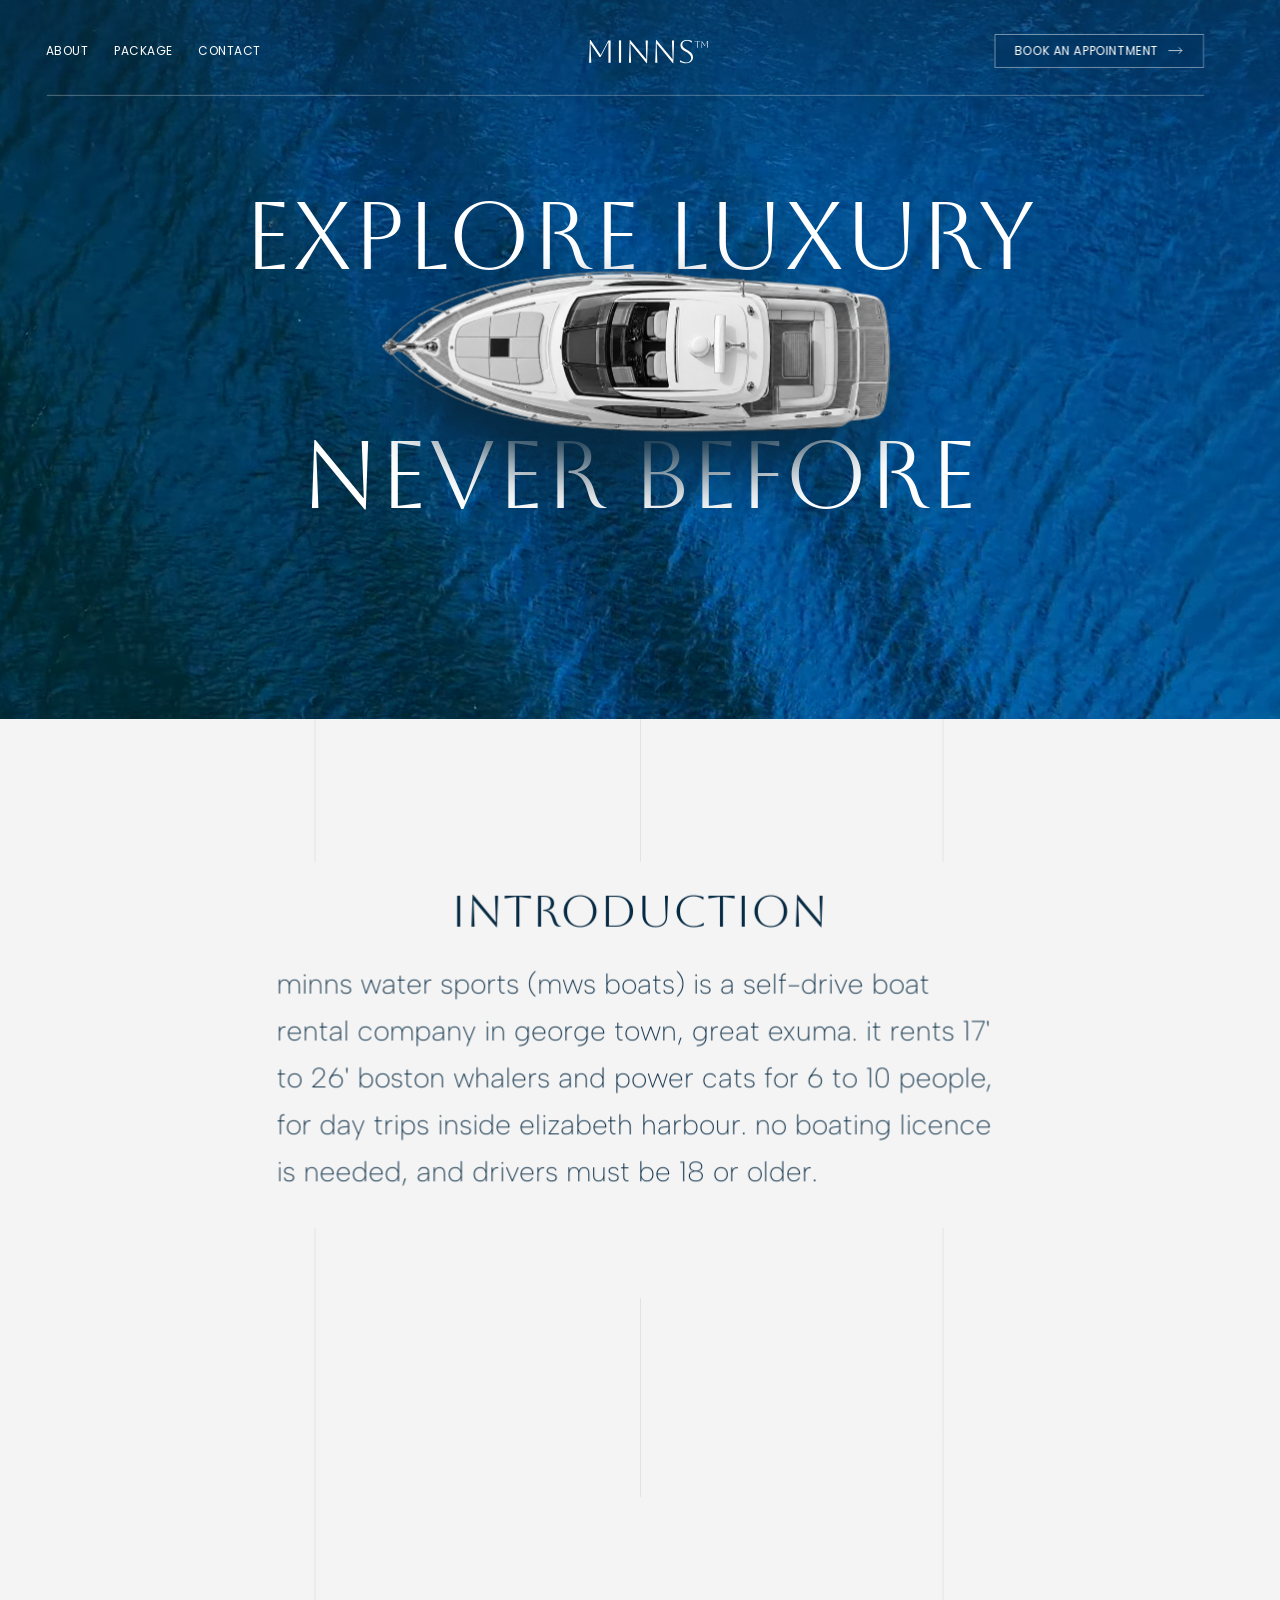
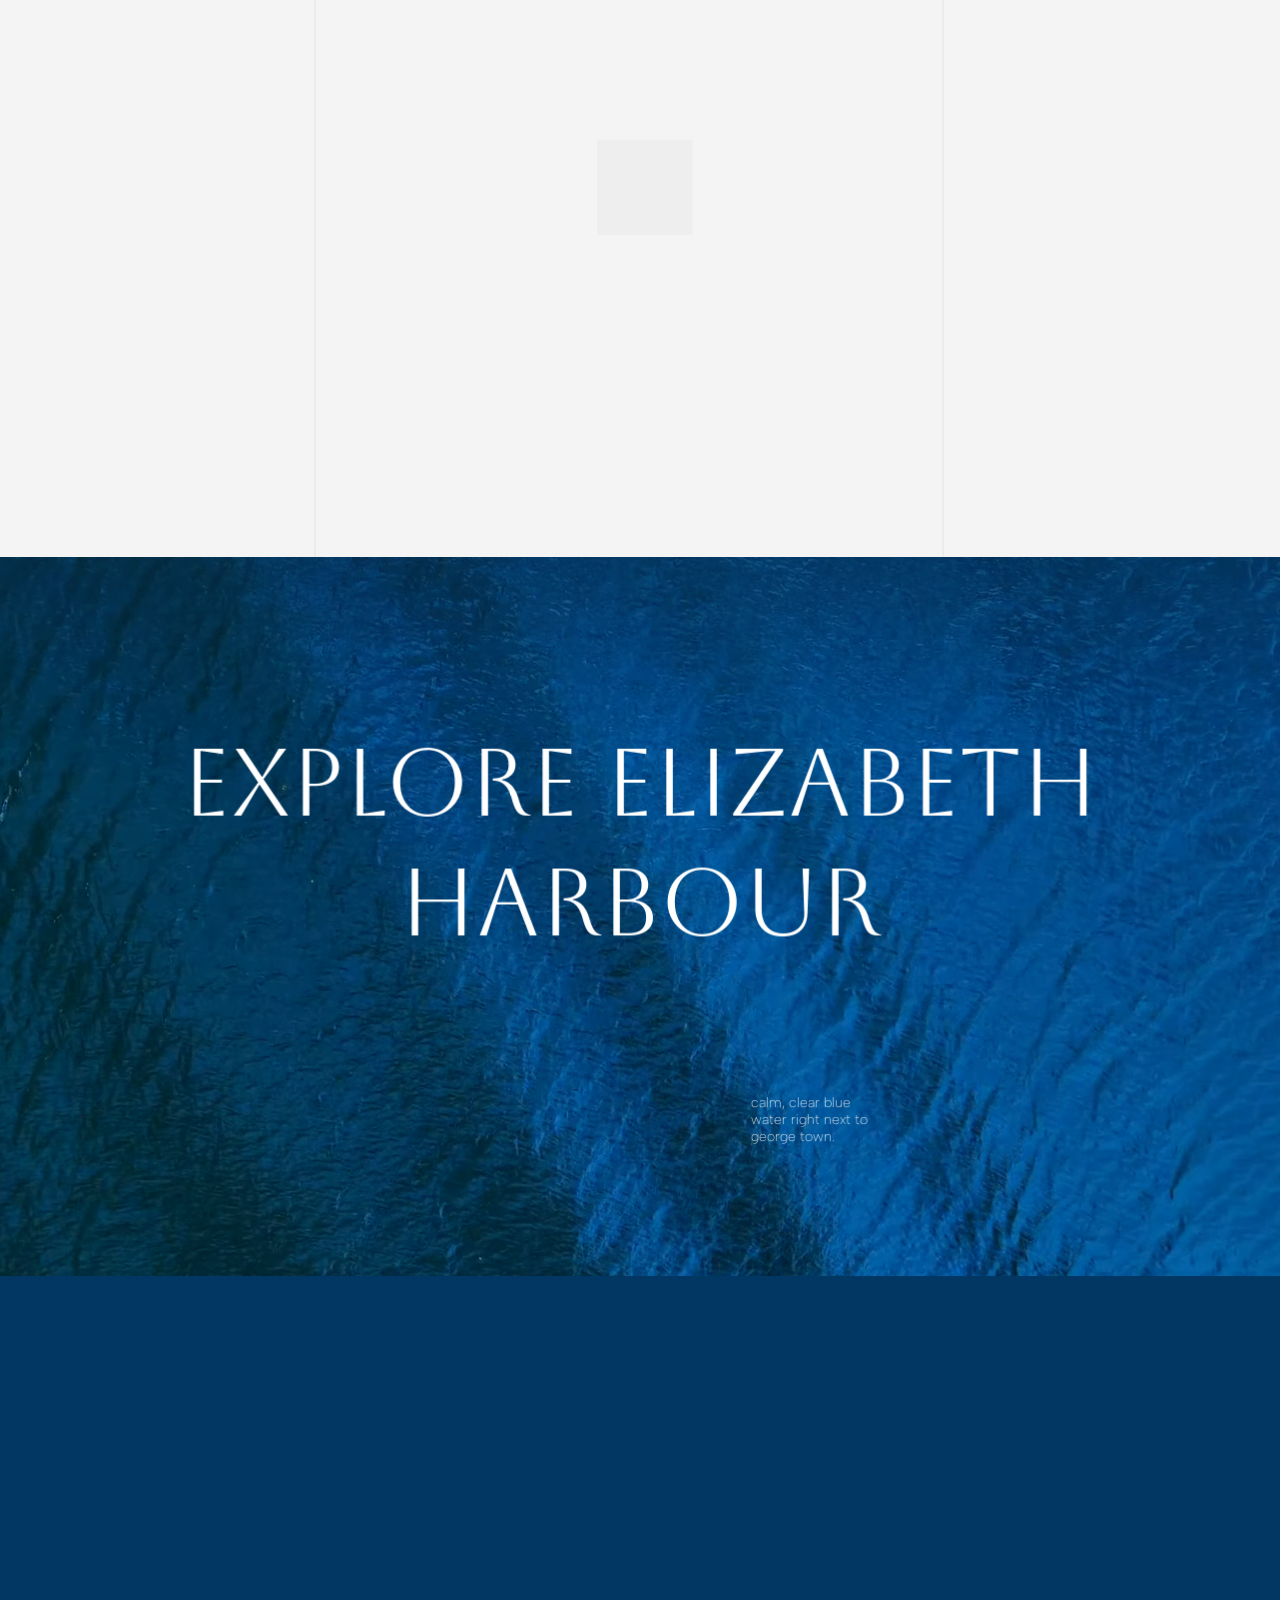
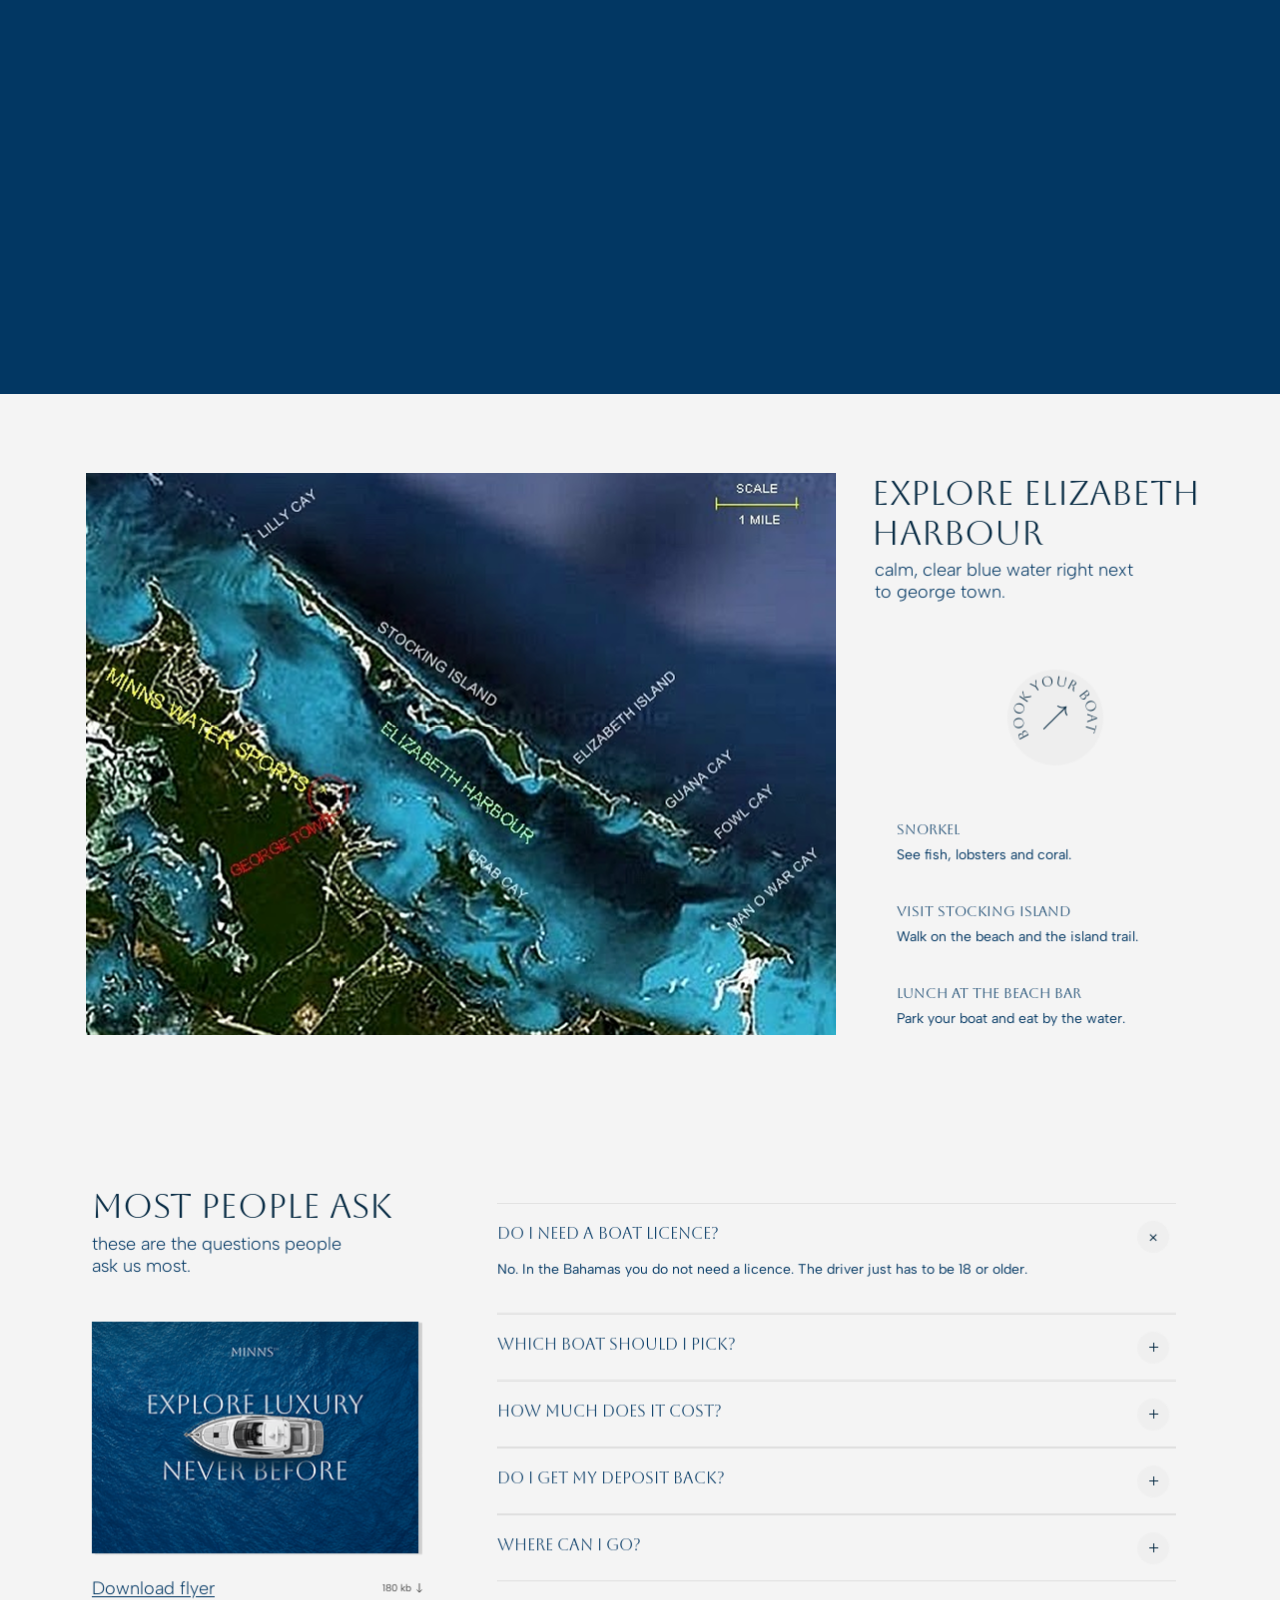
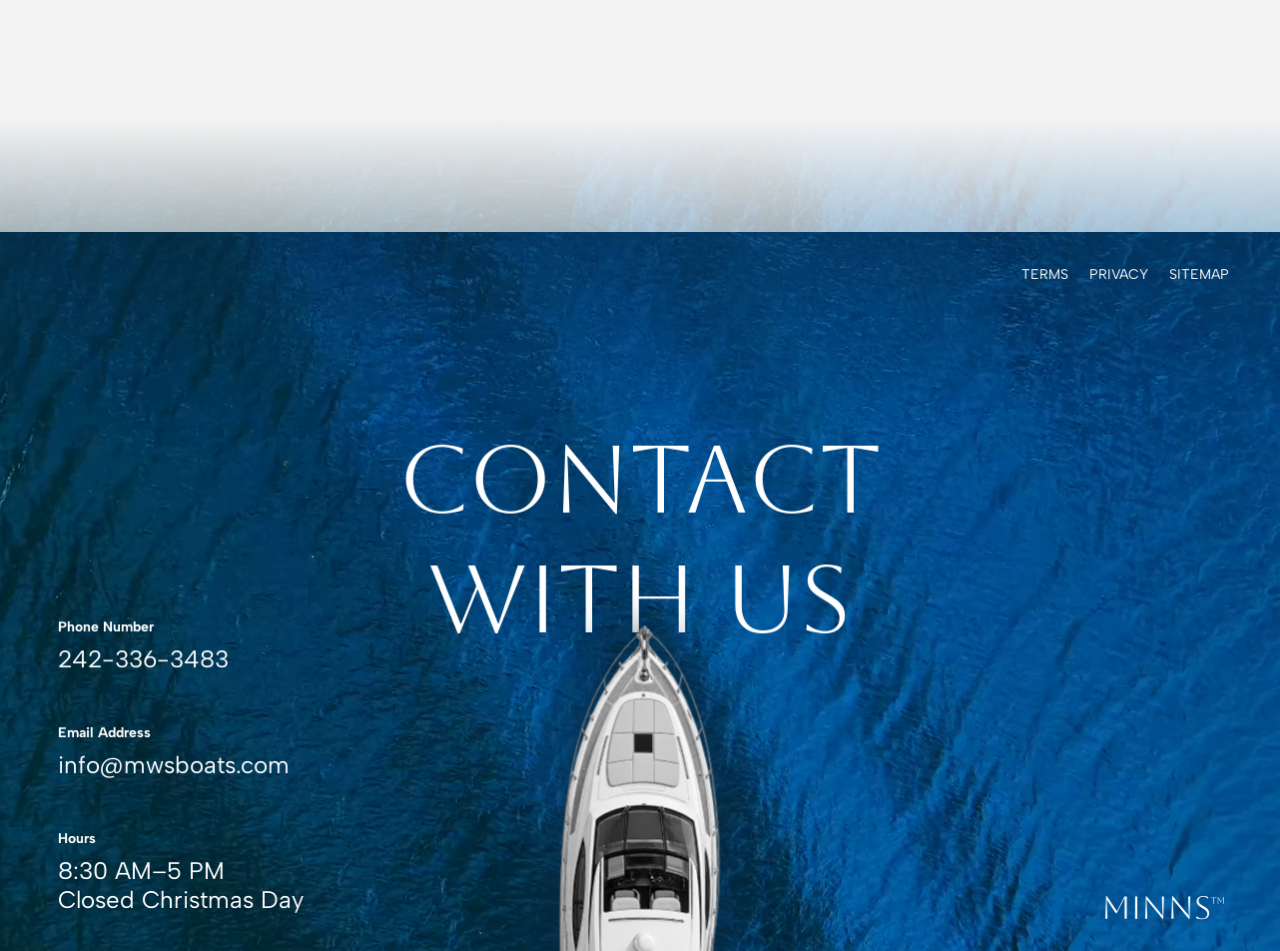
==== commit fa6b4fb7: "Luxury: scroll reveal animations, working boat switcher, design shadow Co-Authored-By: Claude Opus 5" ====
--- a/luxury/index.html
+++ b/luxury/index.html
@@ -67,10 +67,10 @@
       <img class="logo__navy" src="assets/img/logo-navy.svg" width="119" height="24" alt="">
       <img class="logo__white" src="assets/img/logo-white.svg" width="119" height="24" alt="">
     </a>
-    <a class="hero__cta" href="#contact">book an appointment <svg class="arr" viewBox="0 0 16 8" aria-hidden="true"><path d="M0 4h15M11.5 .5 15 4l-3.5 3.5"/></svg></a>
+    <a class="hero__cta" href="#contact">book an appointment<svg class="arr" viewBox="0 0 16 8" aria-hidden="true"><path d="M0 4h15M11.5 .5 15 4l-3.5 3.5"/></svg></a>
     <span class="hero__rule" aria-hidden="true"></span>
     <h1 class="hero__title"><span>Explore Luxury</span><span class="hero__gap" aria-hidden="true"></span><span>Never Before</span></h1>
-    <span class="hero__shadow" aria-hidden="true"></span>
+    <span class="boat-shadow hero__shadow" aria-hidden="true"></span>
     <img class="hero__boat" src="assets/img/boat-top.png" width="530" height="165" alt="A white motor boat seen from above on blue water">
   </div>
 </header>
@@ -80,36 +80,36 @@
 <!-- Frame 2: introduction -->
 <section class="sec intro" id="about" aria-labelledby="intro-title">
   <div class="stage">
-    <span class="vl" style="left:315px;top:0;height:143px"></span>
-    <span class="vl" style="left:315px;top:510px;height:210px"></span>
-    <span class="vl" style="left:641px;top:0;height:143px"></span>
-    <span class="vl" style="left:641px;top:580px;height:140px"></span>
-    <span class="vl" style="left:944px;top:0;height:143px"></span>
-    <span class="vl" style="left:944px;top:510px;height:210px"></span>
-    <h2 class="intro__title reveal" id="intro-title">Introduction</h2>
-    <p class="intro__text reveal">Minns Water Sports (MWS Boats) is a self-drive boat rental company in George Town, Great Exuma. It rents 17' to 26' Boston Whalers and Power Cats for 6 to 10 people, for day trips inside Elizabeth Harbour. No boating licence is needed, and drivers must be 18 or older.</p>
+    <span class="vl" data-rv="line" style="left:315px;top:0;height:143px"></span>
+    <span class="vl" data-rv="line" style="left:315px;top:510px;height:210px;--d:.1s"></span>
+    <span class="vl" data-rv="line" style="left:641px;top:0;height:143px;--d:.05s"></span>
+    <span class="vl" data-rv="line" style="left:641px;top:580px;height:140px;--d:.15s"></span>
+    <span class="vl" data-rv="line" style="left:944px;top:0;height:143px;--d:.1s"></span>
+    <span class="vl" data-rv="line" style="left:944px;top:510px;height:210px;--d:.2s"></span>
+    <h2 class="intro__title" data-rv="mask" id="intro-title">Introduction</h2>
+    <p class="intro__text" data-rv="up" style="--d:.18s">Minns Water Sports (MWS Boats) is a self-drive boat rental company in George Town, Great Exuma. It rents 17' to 26' Boston Whalers and Power Cats for 6 to 10 people, for day trips inside Elizabeth Harbour. No boating licence is needed, and drivers must be 18 or older.</p>
   </div>
 </section>
 
 <!-- Frame 3: boats -->
 <section class="sec boats" id="package" aria-labelledby="boat-name">
   <div class="stage">
-    <span class="vl" style="left:315px;top:0;height:720px"></span>
-    <span class="vl" style="left:641px;top:0;height:59px"></span>
-    <span class="vl" style="left:944px;top:0;height:720px"></span>
-    <img class="boats__side boats__side--l" src="assets/img/boat-wood-a.png" width="108" height="346" alt="">
-    <img class="boats__side boats__side--r" src="assets/img/boat-wood-b.png" width="108" height="346" alt="">
-    <img class="boats__main" src="assets/img/boat-top.png" width="530" height="165" alt="">
+    <span class="vl" data-rv="line" style="left:315px;top:0;height:720px"></span>
+    <span class="vl" data-rv="line" style="left:641px;top:0;height:59px;--d:.08s"></span>
+    <span class="vl" data-rv="line" style="left:944px;top:0;height:720px;--d:.16s"></span>
+    <img class="boats__side boats__side--l" data-rv="left" style="--d:.1s" data-slot="prev" src="assets/img/boat-wood-a.png" width="108" height="346" alt="">
+    <img class="boats__side boats__side--r" data-rv="right" style="--d:.1s" data-slot="next" src="assets/img/boat-wood-b.png" width="108" height="346" alt="">
+    <img class="boats__main" data-rv="up" data-slot="main" src="assets/img/boat-white.png" width="165" height="530" alt="17' Boston Whaler seen from above">
     <div class="boats__arrows">
       <button type="button" class="boats__btn" data-dir="-1" aria-label="Previous boat"><svg class="arr arr--l" viewBox="0 0 16 8" aria-hidden="true"><path d="M0 4h15M11.5 .5 15 4l-3.5 3.5"/></svg></button>
       <button type="button" class="boats__btn" data-dir="1" aria-label="Next boat"><svg class="arr" viewBox="0 0 16 8" aria-hidden="true"><path d="M0 4h15M11.5 .5 15 4l-3.5 3.5"/></svg></button>
     </div>
-    <a class="badge boats__badge" href="#contact" aria-label="Book your boat">
+    <a class="badge boats__badge" data-rv="pop" style="--d:.28s" href="#contact" aria-label="Book your boat">
       <svg viewBox="0 0 96 96" aria-hidden="true"><path id="bb-arc-1" d="M 22.1 66.8 A 32 32 0 1 1 75.7 64" fill="none"/><text><textPath href="#bb-arc-1" startOffset="0" textLength="134" lengthAdjust="spacing">BOOK YOUR BOAT</textPath></text></svg>
       <img src="assets/img/arrow.svg" width="25" height="24" alt="">
     </a>
-    <h2 class="boats__name" id="boat-name" aria-live="polite">17' Boston Whaler</h2>
-    <p class="boats__specs"><span data-spec="people">6 people</span><i></i><span data-spec="power">70hp</span><i></i><span data-spec="length">17'</span></p>
+    <h2 class="boats__name" data-rv="mask" style="--d:.16s" id="boat-name" aria-live="polite">17' Boston Whaler</h2>
+    <p class="boats__specs" data-rv="up" style="--d:.24s"><span data-spec="people">6 people</span><i></i><span data-spec="power">70hp</span><i></i><span data-spec="length">17'</span></p>
   </div>
 </section>
 
@@ -119,9 +119,10 @@
     <div class="stage">
       <div class="water" aria-hidden="true"><video class="water__video" autoplay muted loop playsinline preload="none" poster="assets/img/water-poster.jpg"><source src="assets/video/water-720.mp4" type="video/mp4" media="(max-width: 820px)"><source src="assets/video/water-720.webm" type="video/webm" media="(max-width: 820px)"><source src="assets/video/water-1080.mp4" type="video/mp4"><source src="assets/video/water-1080.webm" type="video/webm"></video></div>
       <span class="harbour__fade" aria-hidden="true"></span>
-      <h2 class="harbour__title" id="harbour-title">Explore Elizabeth<br>Harbour</h2>
+      <h2 class="harbour__title" data-rv="mask" id="harbour-title">Explore Elizabeth<br>Harbour</h2>
+      <span class="boat-shadow harbour__shadow" aria-hidden="true"></span>
       <img class="harbour__boat" src="assets/img/boat-top.png" width="530" height="165" alt="">
-      <p class="harbour__note">Calm, clear blue water right next to George Town.</p>
+      <p class="harbour__note" data-rv="fade" style="--d:.3s">Calm, clear blue water right next to George Town.</p>
     </div>
   </div>
 </section>
@@ -129,18 +130,18 @@
 <!-- Frame 6: map -->
 <section class="sec map" aria-labelledby="map-title">
   <div class="stage">
-    <span class="vl" style="left:641px;top:0;height:59px"></span>
-    <img class="map__img reveal" src="assets/img/harbour-map.png" width="751" height="563" loading="lazy" alt="Map of Elizabeth Harbour showing Minns Water Sports in George Town, Stocking Island, Lilly Cay, Crab Cay and Man O War Cay. Scale: 1 mile">
-    <h2 class="map__title" id="map-title">Explore Elizabeth<br>Harbour</h2>
-    <p class="map__sub">Calm, clear blue water right next to George Town.</p>
-    <a class="badge map__badge" href="#contact" aria-label="Book your boat">
+    <span class="vl" data-rv="line" style="left:641px;top:0;height:59px"></span>
+    <img class="map__img" data-rv="wipe" src="assets/img/harbour-map.png" width="751" height="563" loading="lazy" alt="Map of Elizabeth Harbour showing Minns Water Sports in George Town, Stocking Island, Lilly Cay, Crab Cay and Man O War Cay. Scale: 1 mile">
+    <h2 class="map__title" data-rv="mask" style="--d:.12s" id="map-title">Explore Elizabeth<br>Harbour</h2>
+    <p class="map__sub" data-rv="up" style="--d:.2s">Calm, clear blue water right next to George Town.</p>
+    <a class="badge map__badge" data-rv="pop" style="--d:.3s" href="#contact" aria-label="Book your boat">
       <svg viewBox="0 0 96 96" aria-hidden="true"><path id="bb-arc-2" d="M 22.1 66.8 A 32 32 0 1 1 75.7 64" fill="none"/><text><textPath href="#bb-arc-2" startOffset="0" textLength="134" lengthAdjust="spacing">BOOK YOUR BOAT</textPath></text></svg>
       <img src="assets/img/arrow.svg" width="25" height="24" alt="">
     </a>
     <ul class="map__list">
-      <li><h3>Snorkel</h3><p>See fish, lobsters and coral.</p></li>
-      <li><h3>Visit Stocking Island</h3><p>Walk on the beach and the island trail.</p></li>
-      <li><h3>Lunch at the beach bar</h3><p>Park your boat and eat by the water.</p></li>
+      <li data-rv="up" style="--d:.34s"><h3>Snorkel</h3><p>See fish, lobsters and coral.</p></li>
+      <li data-rv="up" style="--d:.42s"><h3>Visit Stocking Island</h3><p>Walk on the beach and the island trail.</p></li>
+      <li data-rv="up" style="--d:.5s"><h3>Lunch at the beach bar</h3><p>Park your boat and eat by the water.</p></li>
     </ul>
   </div>
 </section>
@@ -149,39 +150,39 @@
 <section class="sec faq" id="faq" aria-labelledby="faq-title">
   <div class="stage">
     <div class="water faq__water" aria-hidden="true"><video class="water__video" autoplay muted loop playsinline preload="none" poster="assets/img/water-poster.jpg"><source src="assets/video/water-720.mp4" type="video/mp4" media="(max-width: 820px)"><source src="assets/video/water-720.webm" type="video/webm" media="(max-width: 820px)"><source src="assets/video/water-1080.mp4" type="video/mp4"><source src="assets/video/water-1080.webm" type="video/webm"></video></div>
-    <span class="vl" style="left:641px;top:0;height:59px"></span>
+    <span class="vl" data-rv="line" style="left:641px;top:0;height:59px"></span>
     <div class="faq__row">
       <div class="faq__aside">
         <div class="faq__head">
-          <h2 id="faq-title">Most people ask</h2>
-          <p>These are the questions people ask us most.</p>
+          <h2 data-rv="mask" id="faq-title">Most people ask</h2>
+          <p data-rv="up" style="--d:.14s">These are the questions people ask us most.</p>
         </div>
         <div class="faq__flyer">
-          <img src="assets/img/flyer.png" width="336" height="236" loading="lazy" alt="Minns flyer: Explore Luxury Never Before">
-          <div class="faq__dl">
+          <img data-rv="wipe" style="--d:.2s" src="assets/img/flyer.png" width="336" height="236" loading="lazy" alt="Minns flyer: Explore Luxury Never Before">
+          <div class="faq__dl" data-rv="up" style="--d:.3s">
             <a href="assets/img/flyer.png" download="minns-flyer.png">Download flyer</a>
             <span>180 kb <img src="assets/img/down.svg" width="6" height="10" alt=""></span>
           </div>
         </div>
       </div>
       <div class="faq__list">
-        <details open>
+        <details open data-rv="up" style="--d:0.14s">
           <summary>Do I need a boat licence?<span class="faq__icon" aria-hidden="true"></span></summary>
           <p>No. In the Bahamas you do not need a licence. The driver just has to be 18 or older.</p>
         </details>
-        <details>
+        <details data-rv="up" style="--d:0.22s">
           <summary>Which boat should I pick?<span class="faq__icon" aria-hidden="true"></span></summary>
           <p>Pick by how many people are coming: the 17' and 19' boats fit 6, the 20' fits 7, the 21' and 22' fit 8, and the 26' fits 10.</p>
         </details>
-        <details>
+        <details data-rv="up" style="--d:0.30s">
           <summary>How much does it cost?<span class="faq__icon" aria-hidden="true"></span></summary>
           <p>From $316 to $607 a day. Rent for more days and each day costs less. You also pay for the fuel you use, plus 12% VAT (no VAT on the deposit).</p>
         </details>
-        <details>
+        <details data-rv="up" style="--d:0.38s">
           <summary>Do I get my deposit back?<span class="faq__icon" aria-hidden="true"></span></summary>
           <p>Yes. When you bring the boat back, we fill the tank, take the fuel cost from your deposit and give you the rest back.</p>
         </details>
-        <details>
+        <details data-rv="up" style="--d:0.46s">
           <summary>Where can I go?<span class="faq__icon" aria-hidden="true"></span></summary>
           <p>Anywhere inside Elizabeth Harbour, about 7 by 1.5 miles, from Lilly Cay to Man O War Cay. To go further, book a local charter.</p>
         </details>
@@ -196,19 +197,20 @@
 <footer class="sec contact" id="contact" aria-labelledby="contact-title">
   <div class="stage">
     <div class="water" aria-hidden="true"><video class="water__video" autoplay muted loop playsinline preload="none" poster="assets/img/water-poster.jpg"><source src="assets/video/water-720.mp4" type="video/mp4" media="(max-width: 820px)"><source src="assets/video/water-720.webm" type="video/webm" media="(max-width: 820px)"><source src="assets/video/water-1080.mp4" type="video/mp4"><source src="assets/video/water-1080.webm" type="video/webm"></video></div>
-    <nav class="contact__links" aria-label="Legal">
+    <nav class="contact__links" data-rv="up" aria-label="Legal">
       <a href="#contact">Terms</a>
       <a href="#contact">Privacy</a>
       <a href="sitemap.xml">Sitemap</a>
     </nav>
-    <h2 class="contact__title" id="contact-title">Contact<br>with us</h2>
+    <h2 class="contact__title" data-rv="mask" style="--d:.1s" id="contact-title">Contact<br>with us</h2>
+    <span class="boat-shadow contact__shadow" aria-hidden="true"></span>
     <img class="contact__boat" src="assets/img/boat-top.png" width="530" height="165" alt="">
     <dl class="contact__info">
-      <div><dt>Phone Number</dt><dd><a href="tel:+12423363483">242-336-3483</a></dd></div>
-      <div><dt>Email Address</dt><dd><a href="mailto:info@mwsboats.com">info@mwsboats.com</a></dd></div>
-      <div><dt>Hours</dt><dd>8:30 AM–5 PM<br>Closed Christmas Day</dd></div>
+      <div data-rv="up" style="--d:.2s"><dt>Phone Number</dt><dd><a href="tel:+12423363483">242-336-3483</a></dd></div>
+      <div data-rv="up" style="--d:.3s"><dt>Email Address</dt><dd><a href="mailto:info@mwsboats.com">info@mwsboats.com</a></dd></div>
+      <div data-rv="up" style="--d:.4s"><dt>Hours</dt><dd>8:30 AM–5 PM<br>Closed Christmas Day</dd></div>
     </dl>
-    <a class="logo contact__logo" href="#top" aria-label="Back to top">
+    <a class="logo contact__logo" data-rv="fade" style="--d:.5s" href="#top" aria-label="Back to top">
       <img src="assets/img/logo-white.svg" width="119" height="24" alt="">
     </a>
   </div>
--- a/luxury/assets/css/style.css
+++ b/luxury/assets/css/style.css
@@ -52,13 +52,17 @@
 /* header text stays at design size on big screens instead of growing with the frame */
 .hero__nav { left: 46px; top: 51px; translate: 0 -50%; display: flex; gap: calc(26px / max(var(--s), 1)); font: calc(12px / max(var(--s), 1))/normal var(--ui); letter-spacing: 0.04em; text-transform: uppercase; color: #fff; }
 .hero__logo { left: 589.7px; top: 39.8px; }
-.hero__cta { right: 76px; top: 51px; translate: 0 -50%; padding: calc(7px / max(var(--s), 1)) calc(10px / max(var(--s), 1)); border: 1px solid rgba(255, 255, 255, 0.5); background: rgba(0, 50, 93, 0.6); font: calc(12px / max(var(--s), 1))/normal var(--ui); letter-spacing: 0.04em; text-transform: uppercase; color: #fff; white-space: nowrap; transition: background 0.3s, opacity 1s var(--ease) 0.5s; }
-.hero__cta:hover { background: rgba(0, 50, 93, 0.9); }
+.hero__cta { right: 76px; top: 51px; translate: 0 -50%; display: inline-flex; align-items: center; gap: calc(9px / max(var(--s), 1)); padding: calc(10px / max(var(--s), 1)) calc(19px / max(var(--s), 1)); border: 1px solid rgba(255, 255, 255, 0.45); background: rgba(0, 50, 93, 0.45); backdrop-filter: blur(2px); font: calc(12px / max(var(--s), 1))/1 var(--ui); letter-spacing: 0.05em; text-transform: uppercase; color: #fff; white-space: nowrap; transition: background 0.3s, opacity 1s var(--ease) 0.5s; }
+.hero__cta:hover { background: rgba(0, 50, 93, 0.78); border-color: rgba(255, 255, 255, 0.75); }
+.hero__cta .arr { width: 1.4em; height: 0.6em; stroke-width: 0.8; transition: translate 0.3s var(--ease); }
+.hero__cta:hover .arr { translate: 3px 0; }
 .hero__rule { left: 47px; top: 95px; width: 1159px; height: 1px; background: rgba(255, 255, 255, 0.3); transform-origin: 50% 50%; }
 .hero__title { left: 231px; top: 176px; width: 819px; font: 95px/120px var(--serif); text-align: center; color: #fff; }
 .hero__title span { display: block; }
 .hero__gap { height: 120px; }
-.hero__shadow { left: 405px; top: 301px; width: 490px; height: 172px; border-radius: 50%; background: rgba(6, 42, 67, 0.55); filter: blur(20px); }
+/* The boat shadow from the design: a 490 x 172 navy ellipse under a blur. */
+.boat-shadow { width: 490px; height: 172px; border-radius: 50%; background: var(--navy); filter: blur(27px); pointer-events: none; }
+.hero__shadow { left: 405px; top: 301px; }
 .hero__boat { left: 376px; top: 269px; width: 530px; height: 165px; }
 .hero__nav a, .contact__links a { transition: opacity 0.2s; }
 .hero__nav a:hover, .contact__links a:hover { opacity: 0.7; }
@@ -76,11 +80,12 @@
 .intro__text { left: 277px; top: 242px; width: 727px; font: 200 28px/47px var(--sans); text-transform: lowercase; color: var(--navy); }
 
 /* ---------- 3: boats ---------- */
-.boats__main { left: 376px; top: 219.5px; width: 530px; height: 165px; transform: rotate(90deg) scale(0.7925); }
-.boats__side { top: 157px; width: 107.5px; height: 346px; transition: transform 0.6s var(--ease), opacity 0.6s; }
+.boats__main { left: 575.5px; top: 104px; width: 131px; height: 420px; object-fit: contain; }
+.boats__side { top: 157px; width: 107.5px; height: 346px; object-fit: contain; transition: transform 0.6s var(--ease), opacity 0.6s; }
 .boats__side--l { left: 260.25px; }
 .boats__side--r { left: 889.25px; }
 .boats__main { transition: transform 0.6s var(--ease), opacity 0.6s; }
+.boats__side { cursor: pointer; }
 .boats__arrows { left: 487px; top: 302px; width: 308px; display: flex; justify-content: space-between; }
 .boats__btn { display: flex; align-items: center; height: 36px; font: 24px/normal var(--ui); color: var(--blue); padding: 0 4px; margin: 0 -4px; transition: transform 0.25s; }
 .boats__btn:hover { transform: translateX(calc(var(--d, 1) * 4px)); }
@@ -91,7 +96,7 @@
 .boats__specs i { width: 1px; height: 20px; background: #c4c4c4; }
 .boats__name, .boats__specs { transition: opacity 0.3s; }
 .boats.is-swapping .boats__name, .boats.is-swapping .boats__specs { opacity: 0; }
-.boats.is-swapping .boats__main { opacity: 0; transform: rotate(90deg) scale(0.7925) translateX(calc(var(--dir) * -30px)); }
+.boats.is-swapping .boats__main { opacity: 0; transform: translateY(calc(var(--dir) * -24px)); }
 .boats.is-swapping .boats__side { opacity: 0; transform: translateY(calc(var(--dir) * 20px)); }
 
 /* ---------- 4 + 5: harbour (pinned while the boat sails up) ---------- */
@@ -100,6 +105,7 @@
 .harbour .water::after { opacity: calc(1 - var(--p)); }
 .harbour__fade { inset: -5.5px -8px; background: linear-gradient(180deg, rgba(244, 244, 244, 0) 23.87%, var(--paper) 95.9%); opacity: var(--p); }
 .harbour__title { left: 0; width: 1282px; top: calc(166px - 347px * var(--p)); font: 95px/120px var(--serif); color: #fff; text-align: center; white-space: nowrap; }
+.harbour__shadow { left: 554px; width: 172px; height: 490px; top: calc(382.5px - 736px * var(--p)); }
 .harbour__boat { left: 376px; width: 530px; height: 165px; top: calc(542.5px - 736px * var(--p)); transform: rotate(90deg); }
 .harbour__note { left: 752px; top: 538px; width: 123px; font: 200 14px/normal var(--sans); text-transform: lowercase; color: #fff; opacity: calc(1 - var(--p) * 3); }
 
@@ -140,6 +146,7 @@
 .contact { background: var(--blue); }
 .contact__links { left: 1023px; top: 34px; display: flex; gap: 21px; font: 400 14px/normal var(--sans); color: #fff; text-transform: uppercase; }
 .contact__title { left: 356.5px; top: 188px; width: 568px; font: 95px/120px var(--serif); color: #fff; text-align: center; }
+.contact__shadow { left: 553.5px; top: 409.5px; width: 172px; height: 490px; }
 .contact__boat { left: 375.5px; top: 569.5px; width: 530px; height: 165px; transform: rotate(90deg); }
 .contact__info { left: 58px; top: 387px; width: 318px; display: flex; flex-direction: column; gap: 51px; color: #fff; }
 .contact__info div { display: flex; flex-direction: column; gap: 9px; }
@@ -148,14 +155,49 @@
 .contact__info a:hover { text-decoration: underline; }
 .contact__logo { left: 1106.6px; top: 664.5px; }
 
-/* ---------- scroll reveal ---------- */
-.js .reveal { opacity: 0; translate: 0 24px; transition: opacity 0.9s var(--ease), translate 0.9s var(--ease); }
-.js .reveal.is-in { opacity: 1; translate: 0 0; }
+/* ---------- scroll reveal ----------
+   Every animated element carries data-rv with a variant and an optional --d
+   delay, so the stagger lives in the markup next to the content. */
+.js [data-rv] { transition-duration: 0.9s; transition-timing-function: var(--ease); transition-delay: var(--d, 0s); will-change: opacity, translate; }
+.js [data-rv].is-in { opacity: 1; translate: 0 0; scale: 1; clip-path: inset(0 0 0 0); }
+
+.js [data-rv="fade"] { opacity: 0; transition-property: opacity; }
+.js [data-rv="up"] { opacity: 0; translate: 0 26px; transition-property: opacity, translate; }
+.js [data-rv="left"] { opacity: 0; translate: -34px 0; transition-property: opacity, translate; }
+.js [data-rv="right"] { opacity: 0; translate: 34px 0; transition-property: opacity, translate; }
+
+/* headings wipe up from behind their own edge */
+.js [data-rv="mask"] { opacity: 0; translate: 0 18px; clip-path: inset(0 0 72% 0); transition-property: opacity, translate, clip-path; transition-duration: 1.05s; }
+
+/* images uncover left to right while easing out of a slight zoom */
+.js [data-rv="wipe"] { opacity: 0; clip-path: inset(0 72% 0 0); scale: 1.05; transition-property: opacity, clip-path, scale; transition-duration: 1.2s; }
+
+/* the round badge settles in */
+.js [data-rv="pop"] { opacity: 0; scale: 0.82; transition-property: opacity, scale; transition-duration: 0.75s; }
+
+/* the thin rules draw downwards */
+.js [data-rv="line"] { scale: 1 0; transform-origin: 50% 0; transition-property: scale; transition-duration: 1.1s; }
+
+/* hero headline: each line wipes up once the water has opened */
+.js .hero__title span { display: block; clip-path: inset(0 0 0 0); translate: 0 0; transition: clip-path 1.1s var(--ease) 0.5s, translate 1.1s var(--ease) 0.5s; }
+.js .hero__title span:last-child { transition-delay: 0.68s; }
+.js .is-intro .hero__title span { clip-path: inset(0 0 100% 0); translate: 0 20px; transition-delay: 0s; }
+
+/* small flourishes */
+.hero__nav a { position: relative; }
+.hero__nav a::after { content: ""; position: absolute; left: 0; right: 0; bottom: -5px; height: 1px; background: currentColor; scale: 0 1; transform-origin: 0 50%; transition: scale 0.4s var(--ease); }
+.hero__nav a:hover::after { scale: 1 1; }
+.badge svg { transition: rotate 1.2s var(--ease); }
+.badge:hover svg { rotate: 14deg; }
+.faq__list summary { transition: color 0.3s; }
+.faq__list summary:hover { color: var(--navy); }
+.map__list li h3 { transition: translate 0.3s var(--ease); }
+.map__list li:hover h3 { translate: 4px 0; }
 
 @media (prefers-reduced-motion: reduce) {
   html { scroll-behavior: auto; }
-  *, *::before, *::after { transition: none !important; }
-  .js .reveal { opacity: 1; translate: none; }
+  *, *::before, *::after { transition: none !important; animation: none !important; }
+  .js [data-rv], .js .hero__title span { opacity: 1; translate: none; scale: none; clip-path: none; }
 }
 
 /* ---------- phones and small tablets ---------- */
@@ -163,7 +205,7 @@
   .sec, .harbour { height: auto; overflow: hidden; }
   .stage { position: relative; width: auto; height: auto; transform: none; padding: 0 16px; }
   .stage > * { position: relative; left: auto !important; top: auto !important; }
-  .vl, .hero__rule, .hero__shadow, .boats__side { display: none; }
+  .vl, .hero__rule, .boats__side { display: none; }
   .water, .hero__water, .harbour__fade { position: absolute !important; inset: 0 !important; }
 
   .hero .stage { min-height: 100svh; display: flex; flex-direction: column; align-items: center; padding: 20px 16px 48px; }
@@ -171,8 +213,9 @@
   .hero__logo { order: 1; }
   .hero__title { order: 3; width: 100%; margin-top: 18svh; font-size: 40px; line-height: 48px; }
   .hero__gap { height: 120px; }
+  .hero__shadow, .harbour__shadow, .contact__shadow { display: none; }
   .hero__boat { position: absolute !important; left: 50% !important; top: calc(20px + 24px + 18px + 17px + 18svh + 48px + 13px) !important; width: 300px; height: auto; transform: translateX(-50%); }
-  .hero__cta { order: 4; margin-top: auto; right: auto; translate: none; font-size: 13px; padding: 9px 14px; }
+  .hero__cta { order: 4; margin-top: auto; right: auto; translate: none; gap: 10px; font-size: 13px; padding: 12px 20px; }
   .hero__nav { translate: none; }
   .js .is-intro .hero__water { clip-path: inset(36% 12%); }
 
@@ -181,10 +224,10 @@
   .intro__text { width: auto; margin-top: 20px; font-size: 20px; line-height: 34px; }
 
   .boats .stage { display: grid; justify-items: center; padding: 64px 16px; }
-  .boats__main { width: 360px; height: 112px; margin: 124px 0; transform: rotate(90deg); }
-  .boats.is-swapping .boats__main { transform: rotate(90deg) translateX(calc(var(--dir) * -30px)); }
-  .boats__arrows { position: absolute !important; top: 250px !important; left: 16px !important; right: 16px; width: auto; }
-  .boats__badge { position: absolute !important; left: calc(50% - 48px) !important; top: 200px !important; }
+  .boats__main { width: 120px; height: 384px; margin: 0 0 8px; }
+  .boats.is-swapping .boats__main { transform: translateY(calc(var(--dir) * -24px)); }
+  .boats__arrows { position: absolute !important; top: 280px !important; left: 16px !important; right: 16px; width: auto; }
+  .boats__badge { position: absolute !important; left: calc(50% - 48px) !important; top: 230px !important; }
   .boats__name { width: auto; font-size: 28px; white-space: normal; }
   .boats__specs { width: auto; margin-top: 12px; font-size: 18px; }
 
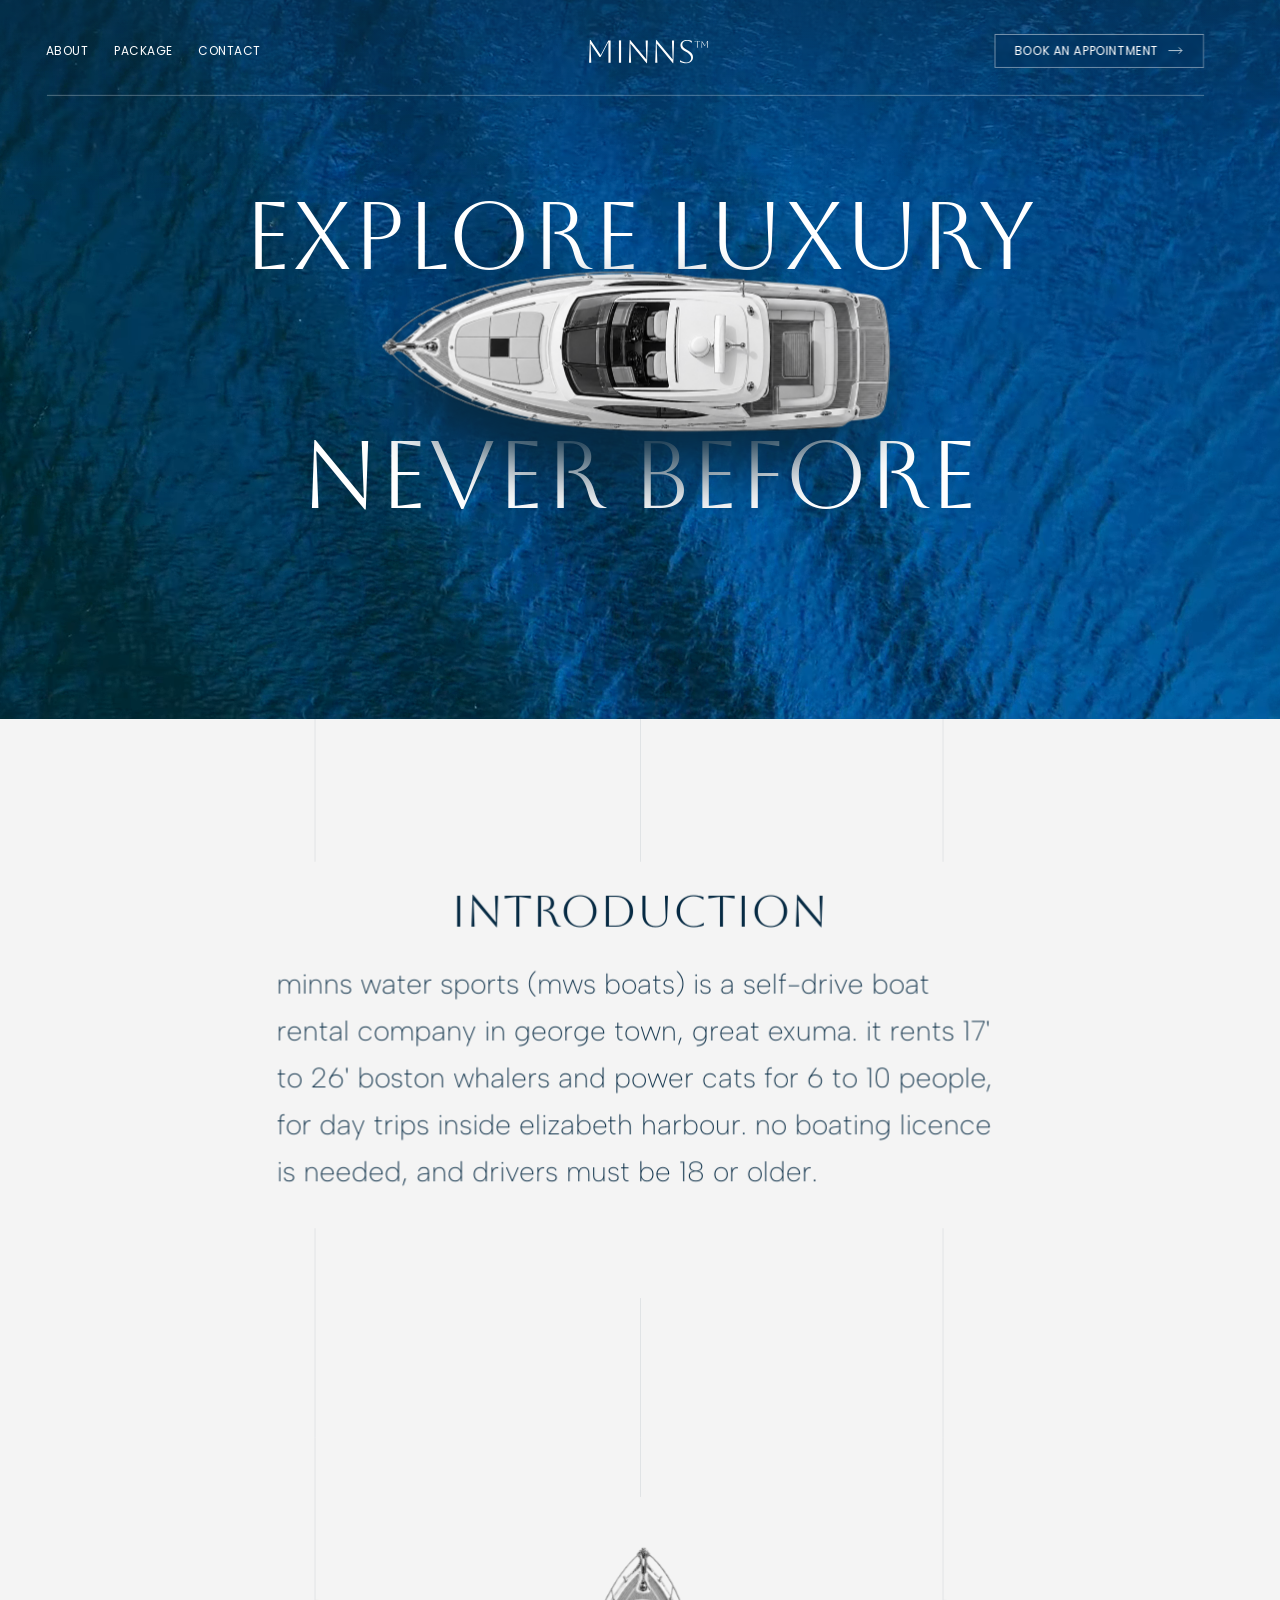
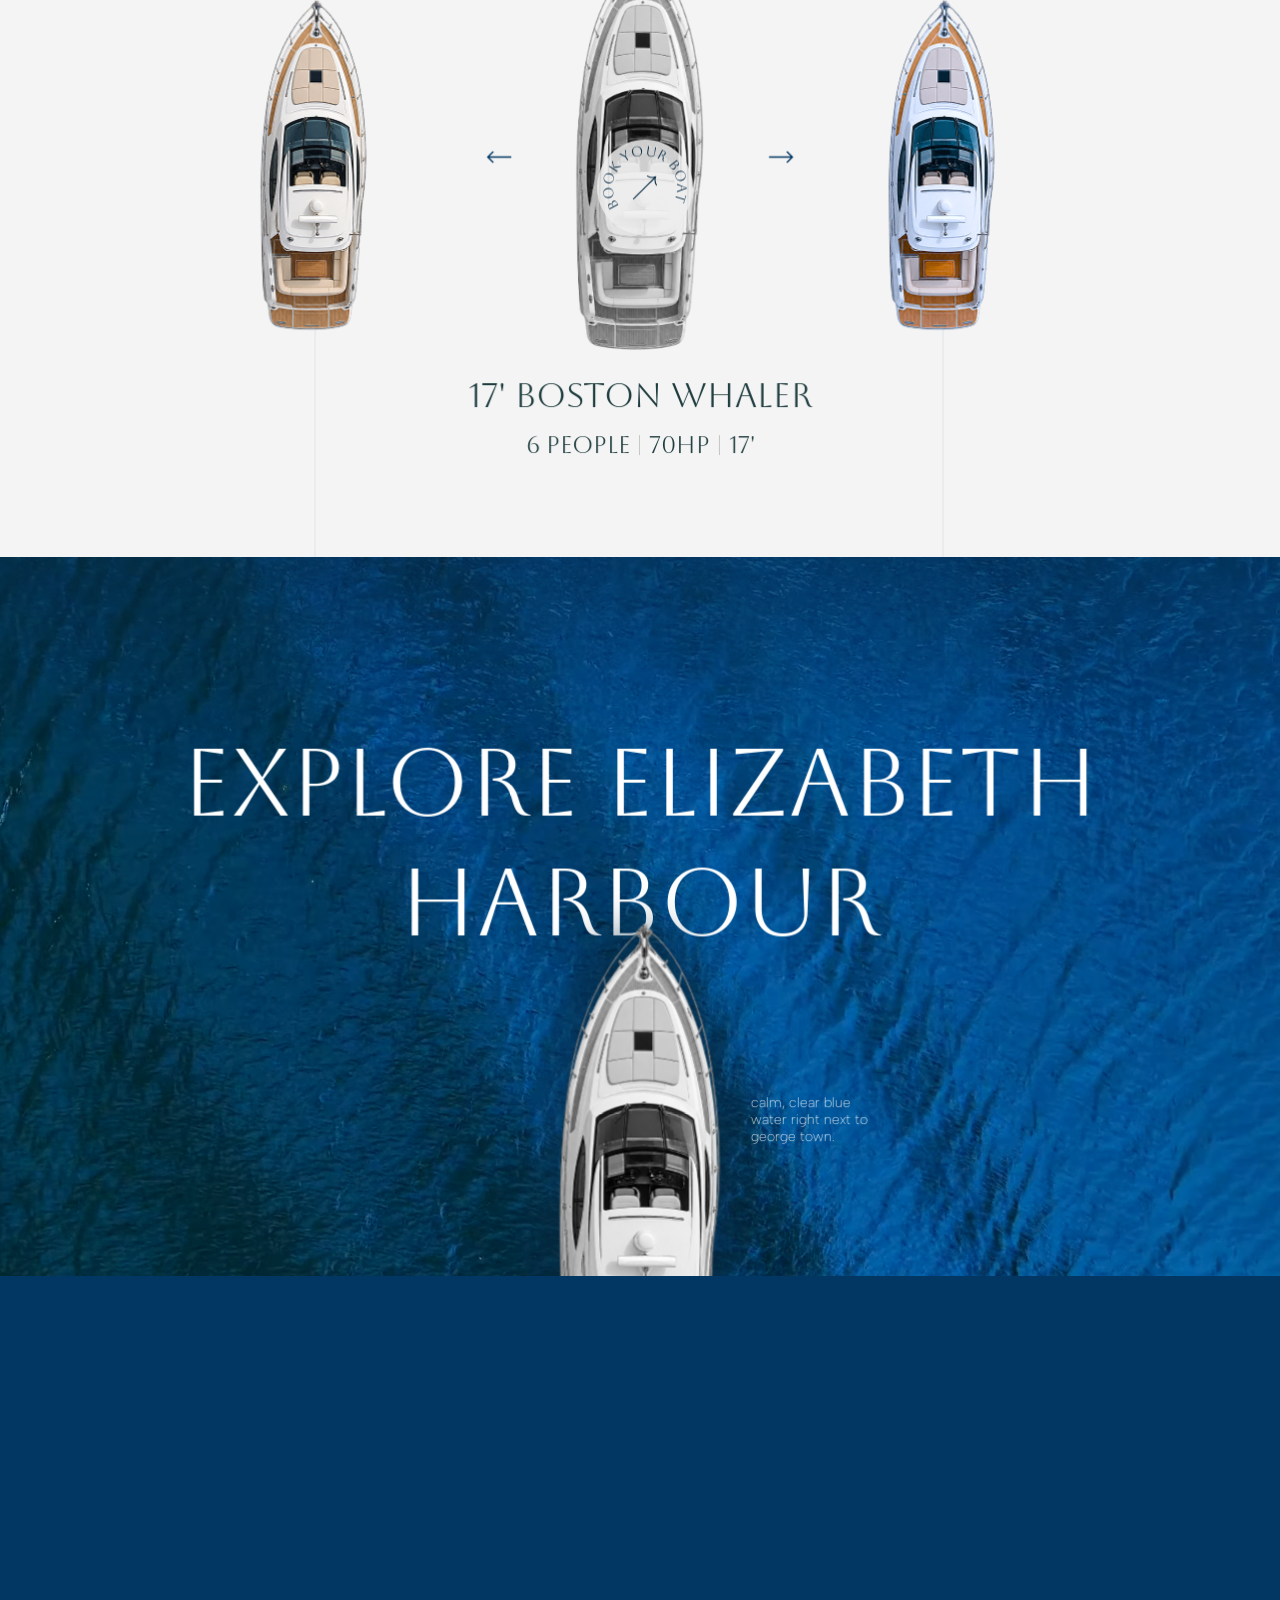
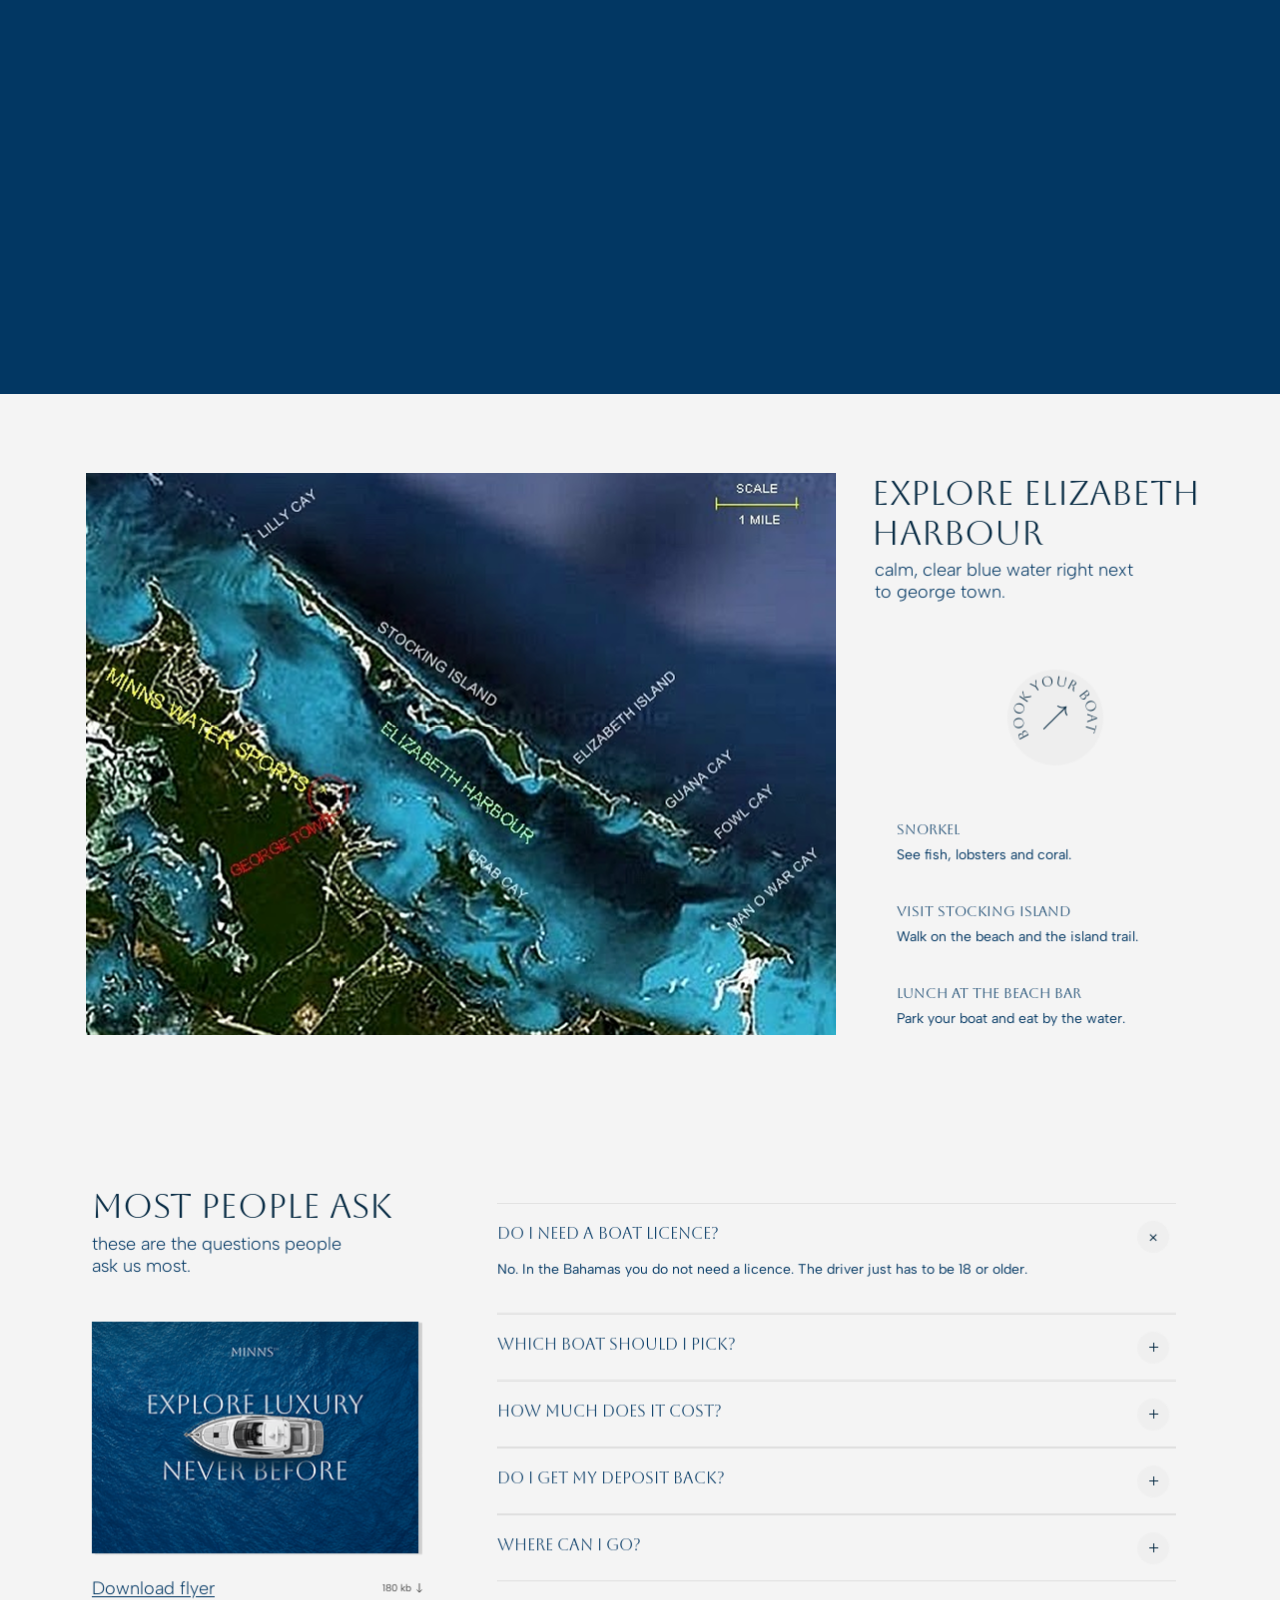
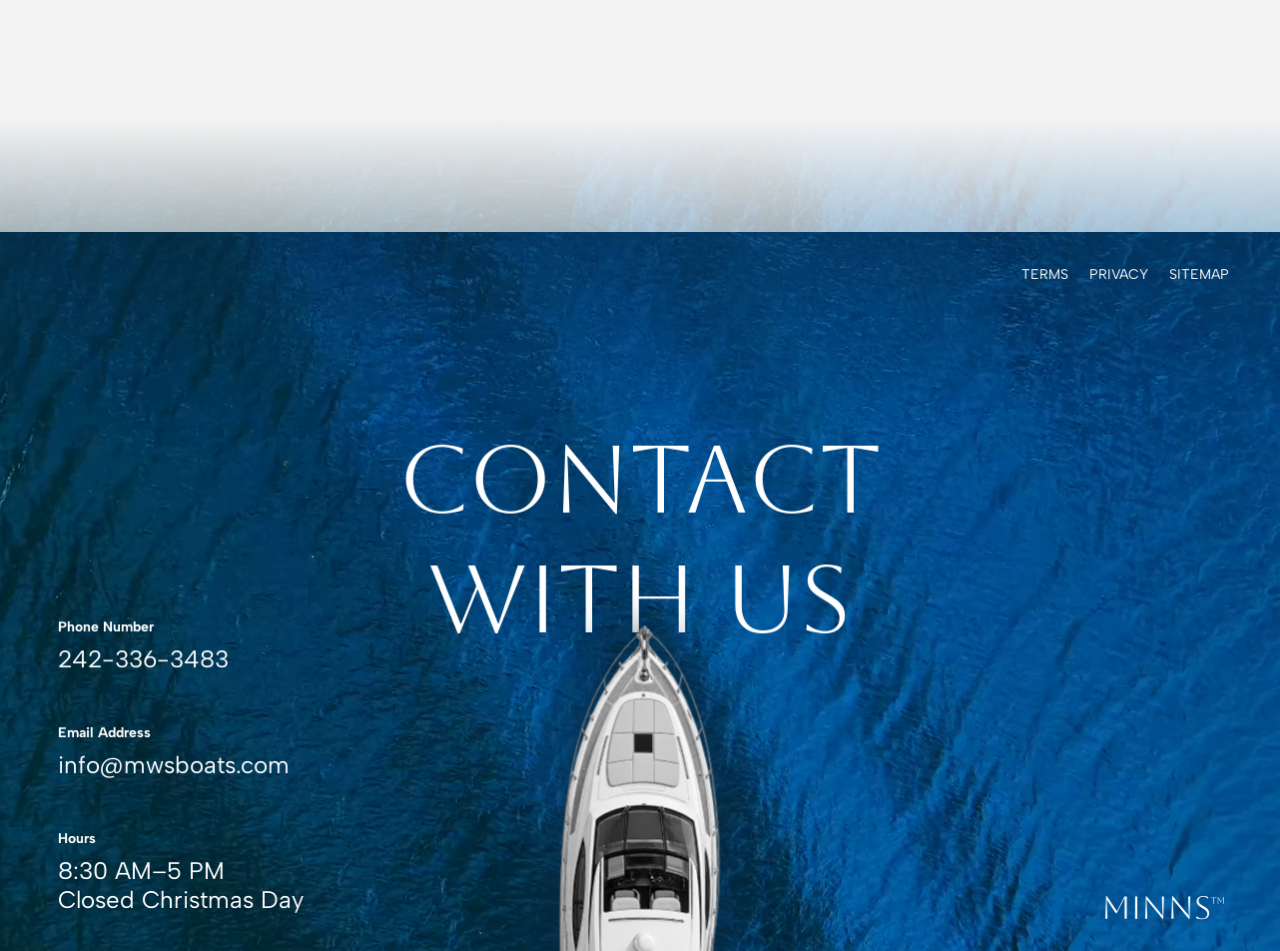
==== commit 101d4c3f: "Luxury: mobile quick-action bar, boat swipe, hero sub line, harbour note fix Co-Authored-By: Claude " ====
--- a/luxury/index.html
+++ b/luxury/index.html
@@ -70,6 +70,8 @@
     <a class="hero__cta" href="#contact">book an appointment<svg class="arr" viewBox="0 0 16 8" aria-hidden="true"><path d="M0 4h15M11.5 .5 15 4l-3.5 3.5"/></svg></a>
     <span class="hero__rule" aria-hidden="true"></span>
     <h1 class="hero__title"><span>Explore Luxury</span><span class="hero__gap" aria-hidden="true"></span><span>Never Before</span></h1>
+    <p class="hero__sub">Self-drive Boston Whalers and Power Cats in George Town, Exuma. No licence needed.</p>
+    <a class="hero__call" href="tel:+12423363483">Call 242-336-3483</a>
     <span class="boat-shadow hero__shadow" aria-hidden="true"></span>
     <img class="hero__boat" src="assets/img/boat-top.png" width="530" height="165" alt="A white motor boat seen from above on blue water">
   </div>
@@ -216,6 +218,11 @@
   </div>
 </footer>
 
+<div class="mbar" aria-label="Quick actions">
+  <a class="mbar__call" href="tel:+12423363483">Call us</a>
+  <a class="mbar__book" href="#contact">Book a boat</a>
+</div>
+
 <script src="assets/js/main.js"></script>
 </body>
 </html>
--- a/luxury/assets/css/style.css
+++ b/luxury/assets/css/style.css
@@ -74,6 +74,8 @@
 .js .is-intro .hero__nav, .js .is-intro .hero__cta, .js .is-intro .hero__title, .js .is-intro .logo__white { opacity: 0; transition-delay: 0s; }
 .js .is-intro .hero__rule { transform: scaleX(0); opacity: 0; transition-delay: 0s; }
 .js .is-intro .logo__navy { opacity: 1; }
+
+.hero__sub, .hero__call, .mbar { display: none; }
 
 /* ---------- 2: introduction ---------- */
 .intro__title { left: 452px; top: 166px; font: 45px/normal var(--serif); color: var(--navy); white-space: nowrap; }
@@ -208,56 +210,76 @@
   .vl, .hero__rule, .boats__side { display: none; }
   .water, .hero__water, .harbour__fade { position: absolute !important; inset: 0 !important; }
 
-  .hero .stage { min-height: 100svh; display: flex; flex-direction: column; align-items: center; padding: 20px 16px 48px; }
-  .hero__nav { order: 2; gap: 20px; font-size: 12px; margin-top: 18px; }
+  .hero .stage { min-height: 100svh; display: flex; flex-direction: column; align-items: center; padding: 20px 16px 40px; }
+  .hero__nav { order: 2; gap: 8px; font-size: 12px; margin-top: 10px; }
+  .hero__nav a { padding: 12px 8px; }
   .hero__logo { order: 1; }
-  .hero__title { order: 3; width: 100%; margin-top: 18svh; font-size: 40px; line-height: 48px; }
+  .hero__title { order: 3; width: 100%; margin-top: 12svh; font-size: 40px; line-height: 48px; }
   .hero__gap { height: 120px; }
   .hero__shadow, .harbour__shadow, .contact__shadow { display: none; }
-  .hero__boat { position: absolute !important; left: 50% !important; top: calc(20px + 24px + 18px + 17px + 18svh + 48px + 13px) !important; width: 300px; height: auto; transform: translateX(-50%); }
-  .hero__cta { order: 4; margin-top: auto; right: auto; translate: none; gap: 10px; font-size: 13px; padding: 12px 20px; }
+  .hero__boat { position: absolute !important; left: 50% !important; top: calc(20px + 24px + 10px + 41px + 12svh + 48px + 13px) !important; width: 300px; height: auto; transform: translateX(-50%); }
+  .hero__sub { display: block; order: 4; max-width: 320px; margin-top: 28px; font: 300 16px/1.5 var(--sans); color: rgba(255, 255, 255, 0.88); text-align: center; }
+  .hero__cta { order: 5; margin-top: 28px; right: auto; translate: none; justify-content: center; width: 100%; max-width: 320px; min-height: 50px; gap: 10px; font-size: 13px; padding: 14px 20px; }
+  .hero__call { display: block; order: 6; margin-top: 14px; padding: 10px; font: 400 14px/1 var(--sans); color: #fff; text-decoration: underline; text-underline-offset: 4px; text-decoration-color: rgba(255, 255, 255, 0.5); }
+  .js .is-intro .hero__sub, .js .is-intro .hero__call { opacity: 0; }
+  .hero__sub, .hero__call { transition: opacity 1s var(--ease) 0.8s; }
   .hero__nav { translate: none; }
   .js .is-intro .hero__water { clip-path: inset(36% 12%); }
 
-  .intro .stage { padding: 72px 16px; }
-  .intro__title { font-size: 34px; }
-  .intro__text { width: auto; margin-top: 20px; font-size: 20px; line-height: 34px; }
-
-  .boats .stage { display: grid; justify-items: center; padding: 64px 16px; }
+  .intro .stage { padding: 64px 20px 56px; }
+  .intro__title { font-size: 32px; }
+  .intro__text { width: auto; margin-top: 18px; font-size: 19px; line-height: 32px; }
+
+  .boats .stage { display: grid; justify-items: center; padding: 56px 16px 64px; touch-action: pan-y; }
   .boats__main { width: 120px; height: 384px; margin: 0 0 8px; }
   .boats.is-swapping .boats__main { transform: translateY(calc(var(--dir) * -24px)); }
-  .boats__arrows { position: absolute !important; top: 280px !important; left: 16px !important; right: 16px; width: auto; }
-  .boats__badge { position: absolute !important; left: calc(50% - 48px) !important; top: 230px !important; }
+  .boats__arrows { position: absolute !important; top: 254px !important; left: 4px !important; right: 4px; width: auto; }
+  .boats__btn { width: 48px; height: 48px; justify-content: center; margin: 0; }
+  .boats__badge { position: absolute !important; left: calc(50% - 48px) !important; top: 222px !important; }
   .boats__name { width: auto; font-size: 28px; white-space: normal; }
-  .boats__specs { width: auto; margin-top: 12px; font-size: 18px; }
-
-  .harbour .stage { min-height: 560px; padding: 80px 16px 0; text-align: center; }
+  .boats__specs { width: auto; margin-top: 12px; font-size: 17px; }
+  .boats__specs { flex-wrap: wrap; white-space: normal; }
+  .boats__specs::after { content: "Swipe or tap the arrows"; flex-basis: 100%; margin-top: 14px; font: 300 12px/1.4 var(--sans); letter-spacing: 0.04em; text-transform: none; color: rgba(30, 60, 62, 0.55); text-align: center; }
+
+  .harbour .stage { min-height: 600px; padding: 72px 16px 0; text-align: center; }
   .harbour__pin { position: relative; height: auto; }
-  .harbour__title { width: auto; font-size: 40px; line-height: 52px; white-space: normal; }
-  .harbour__boat { width: 300px; height: auto; margin: 150px auto -60px; transform: rotate(90deg); }
-  .harbour__note { position: absolute !important; left: 50% !important; top: 330px !important; margin-left: 66px; width: 110px; text-align: left; opacity: 1; }
+  .harbour__title { width: auto; font-size: 38px; line-height: 48px; white-space: normal; }
+  .harbour__boat { width: 300px; height: auto; margin: 130px auto -80px; transform: rotate(90deg); }
+  .harbour__note { display: none; } /* same line opens the map section right below */
   .harbour .water::after { opacity: 1; }
   .harbour__fade { opacity: 0; }
 
-  .map .stage { display: flex; flex-direction: column; padding: 64px 16px; }
-  .map__img { order: 5; width: 100%; height: auto; margin-top: 32px; }
+  .map .stage { display: flex; flex-direction: column; padding: 56px 16px 64px; }
+  .map__img { order: 3; width: calc(100% + 32px); max-width: none; height: auto; margin: 28px -16px 0; }
   .map__title { white-space: normal; font-size: 30px; }
   .map__sub { width: auto; margin-top: 8px; }
-  .map__badge { align-self: flex-end; margin-top: 16px; }
-  .map__list { width: auto; margin-top: 32px; gap: 24px; }
-
-  .faq .stage { padding: 64px 16px 120px; }
-  .faq__row { flex-direction: column; gap: 40px; }
+  .map__list { order: 4; }
+  .map__badge { order: 5; align-self: center; margin-top: 36px; }
+  .map__list { width: auto; margin-top: 32px; gap: 22px; padding-left: 14px; border-left: 1px solid var(--line); }
+
+  .faq .stage { padding: 56px 16px 120px; }
+  .faq__row { flex-direction: column; gap: 36px; }
   .faq__aside, .faq__list, .faq__head { width: 100%; }
+  .faq__aside { gap: 28px; }
+  .faq__head h2 { font-size: 30px; }
+  .faq__head p { font-size: 16px; }
   .faq__flyer > img { width: 100%; }
-  .faq__list summary { padding-right: 52px; }
-  .faq__list details p { height: auto; margin-top: 0; padding-bottom: 20px; }
-
-  .contact .stage { padding: 32px 16px 40px; display: flex; flex-direction: column; }
-  .contact__links { order: 1; align-self: flex-end; gap: 16px; font-size: 12px; }
-  .contact__title { order: 2; width: auto; margin-top: 56px; font-size: 48px; line-height: 60px; }
+  .faq__list summary { min-height: 60px; padding: 20px 52px 18px 0; font-size: 15px; line-height: 1.35; }
+  .faq__icon { top: 14px; right: 0; }
+  .faq__list details p { height: auto; margin-top: 0; padding: 0 8px 20px 0; font-size: 15px; line-height: 1.55; }
+
+  .contact .stage { padding: 24px 16px 96px; display: flex; flex-direction: column; }
+  .contact__links { order: 1; align-self: flex-end; gap: 4px; font-size: 12px; }
+  .contact__links a { padding: 12px 8px; }
+  .contact__title { order: 2; width: auto; margin-top: 36px; font-size: 44px; line-height: 54px; }
   .contact__info { order: 3; width: auto; margin-top: 40px; gap: 28px; }
   .contact__info dd { font-size: 20px; }
-  .contact__boat { order: 4; width: 260px; height: auto; margin: 170px auto 120px; }
+  .contact__info dd a { display: inline-block; padding: 6px 0; }
+  .contact__boat { order: 4; width: 240px; height: auto; margin: 130px auto 96px; }
   .contact__logo { order: 5; align-self: flex-end; }
+
+  .mbar { display: flex; position: fixed; left: 12px; right: 12px; bottom: calc(12px + env(safe-area-inset-bottom)); z-index: 50; gap: 8px; padding: 6px; border: 1px solid rgba(255, 255, 255, 0.18); border-radius: 999px; background: rgba(2, 55, 99, 0.82); backdrop-filter: blur(12px); -webkit-backdrop-filter: blur(12px); box-shadow: 0 10px 30px rgba(6, 42, 67, 0.28); translate: 0 140%; transition: translate 0.5s var(--ease); }
+  .mbar.is-on { translate: 0 0; }
+  .mbar a { flex: 1; display: flex; align-items: center; justify-content: center; min-height: 46px; border-radius: 999px; font: 400 13px/1 var(--ui); letter-spacing: 0.06em; text-transform: uppercase; color: #fff; }
+  .mbar__book { background: #fff; color: var(--blue) !important; }
 }
